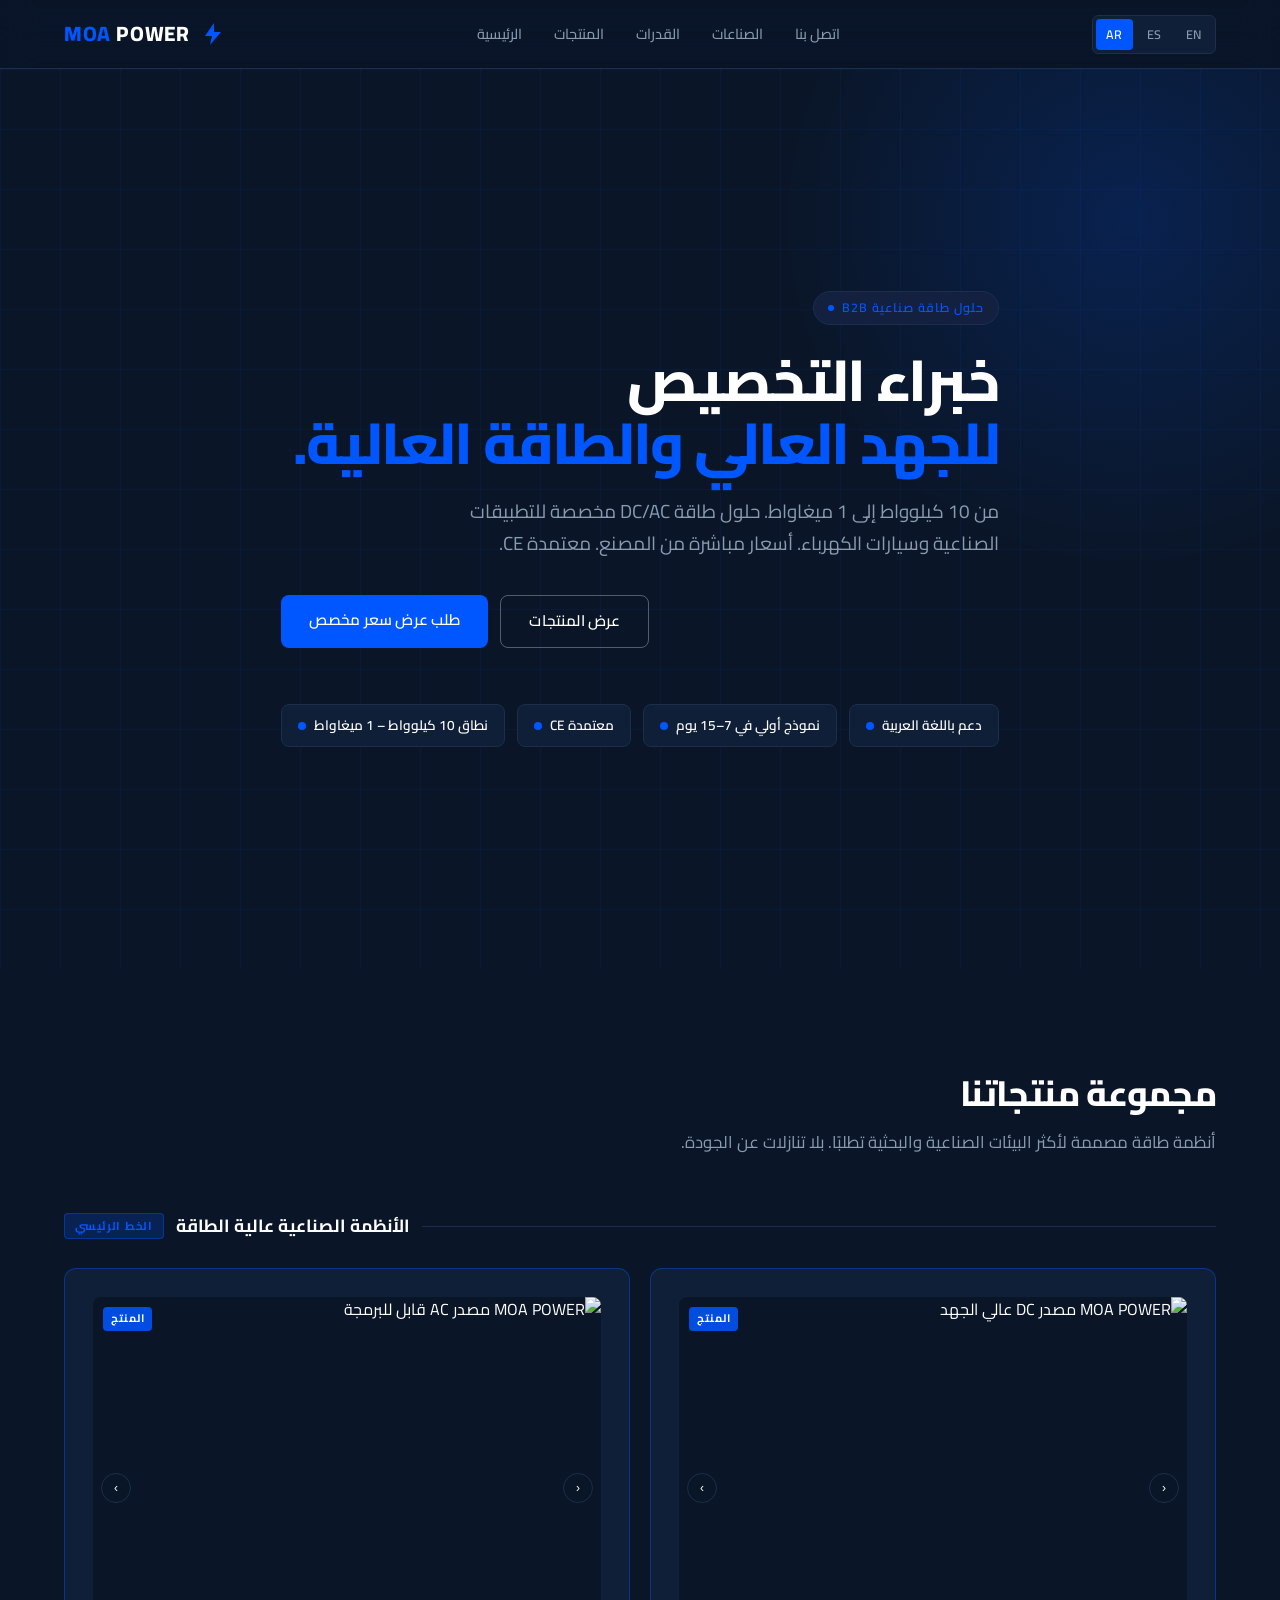
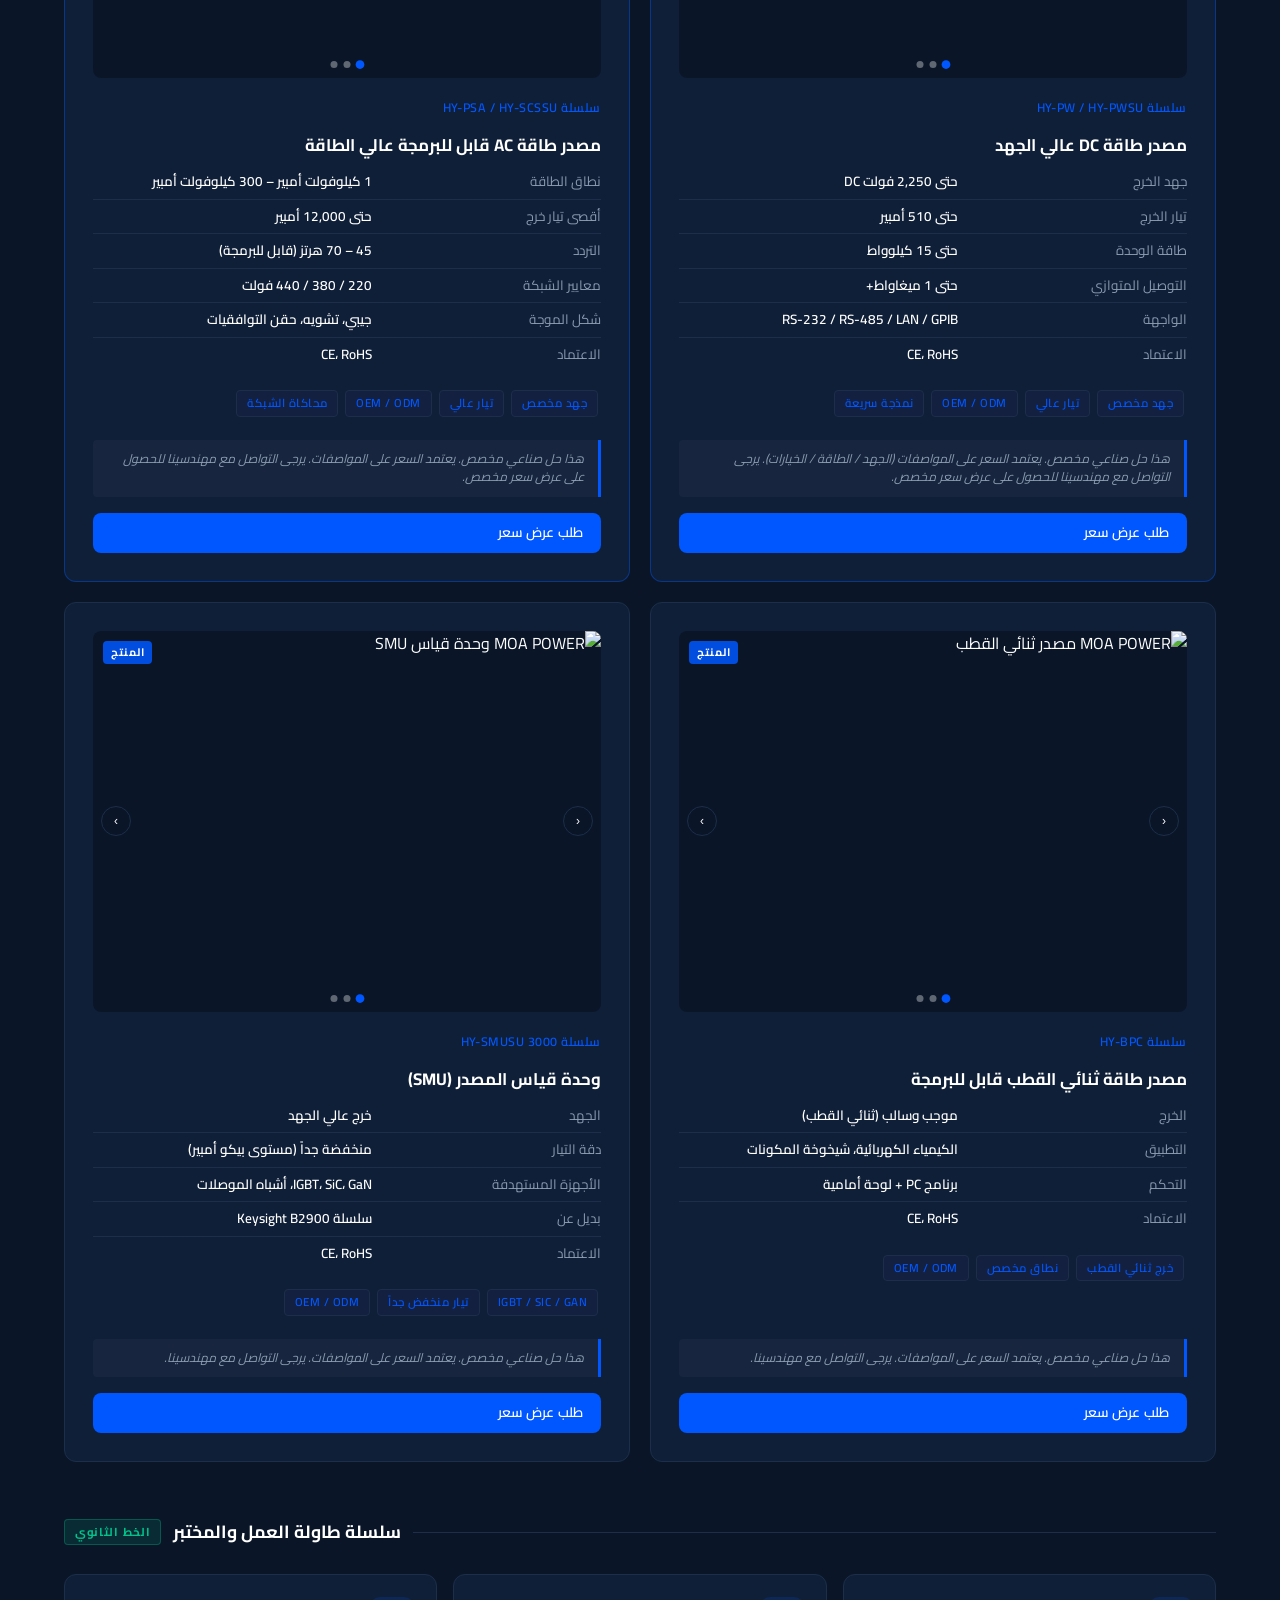
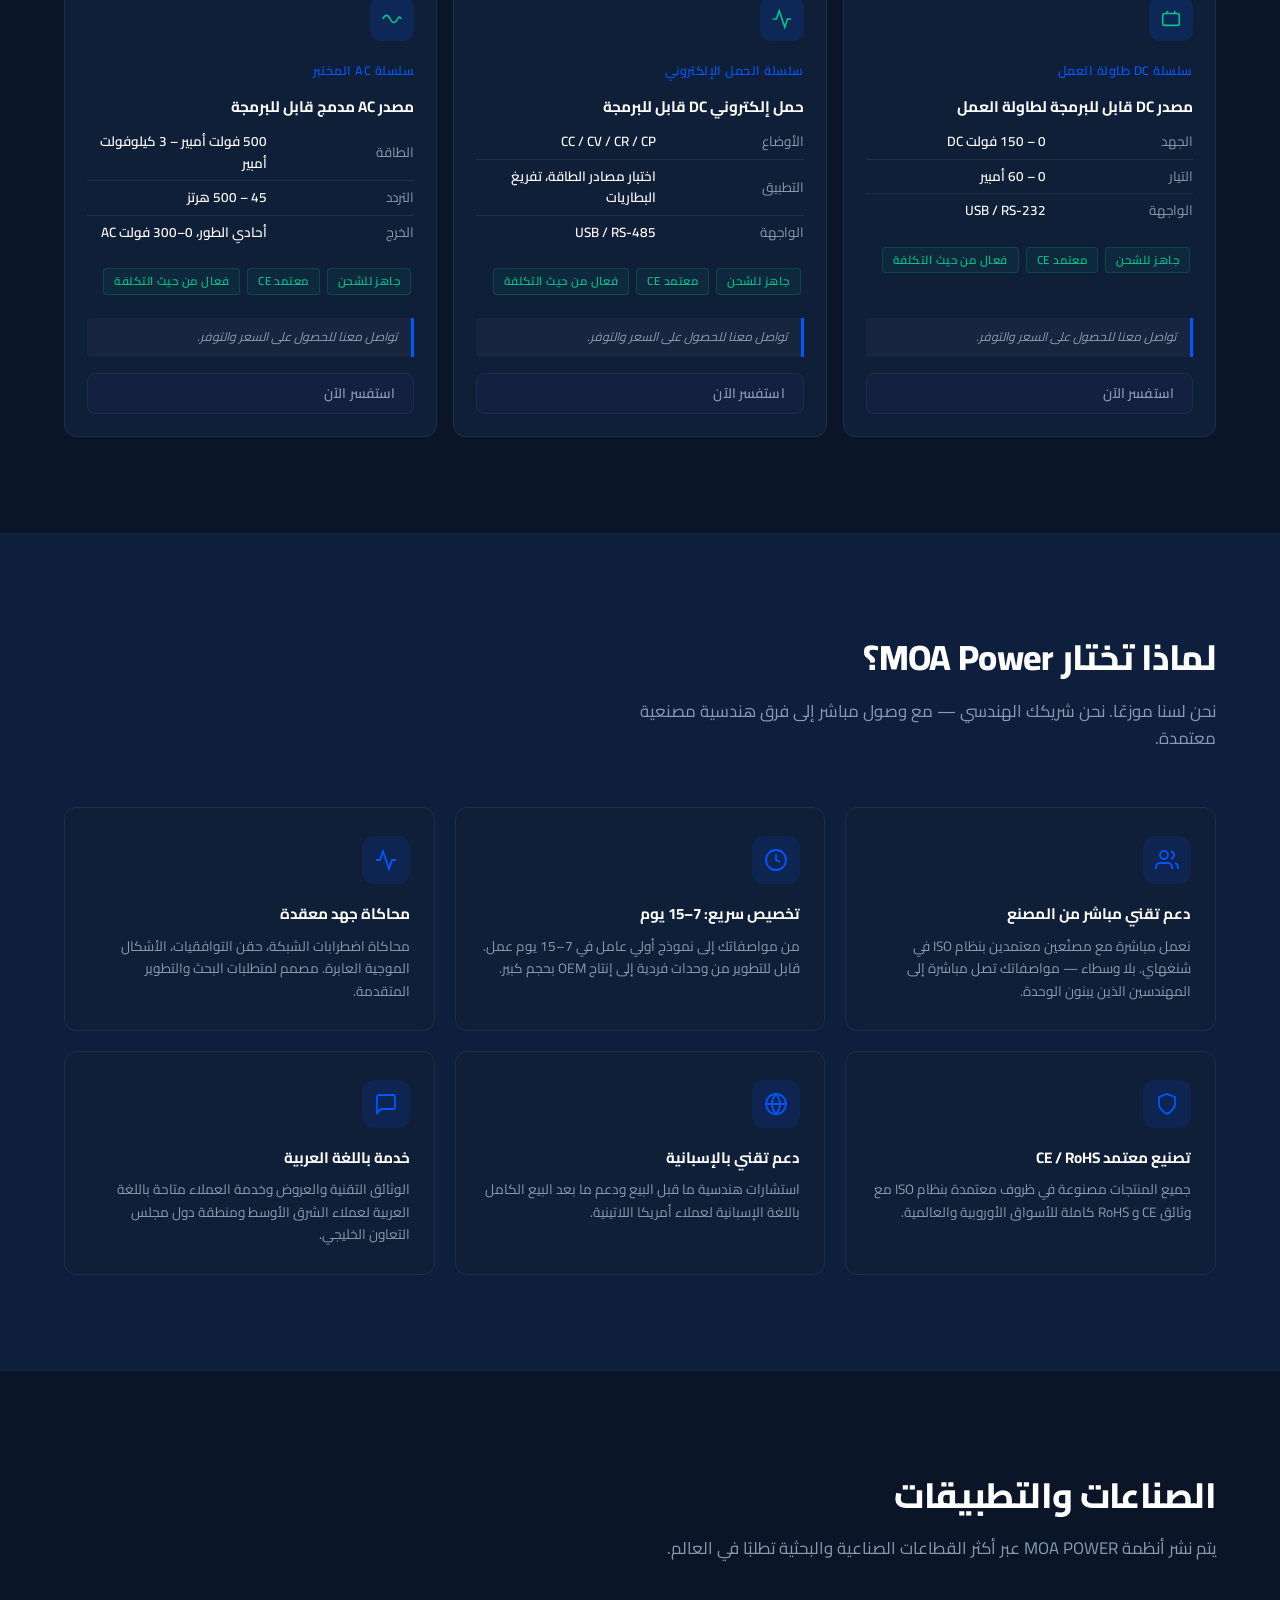
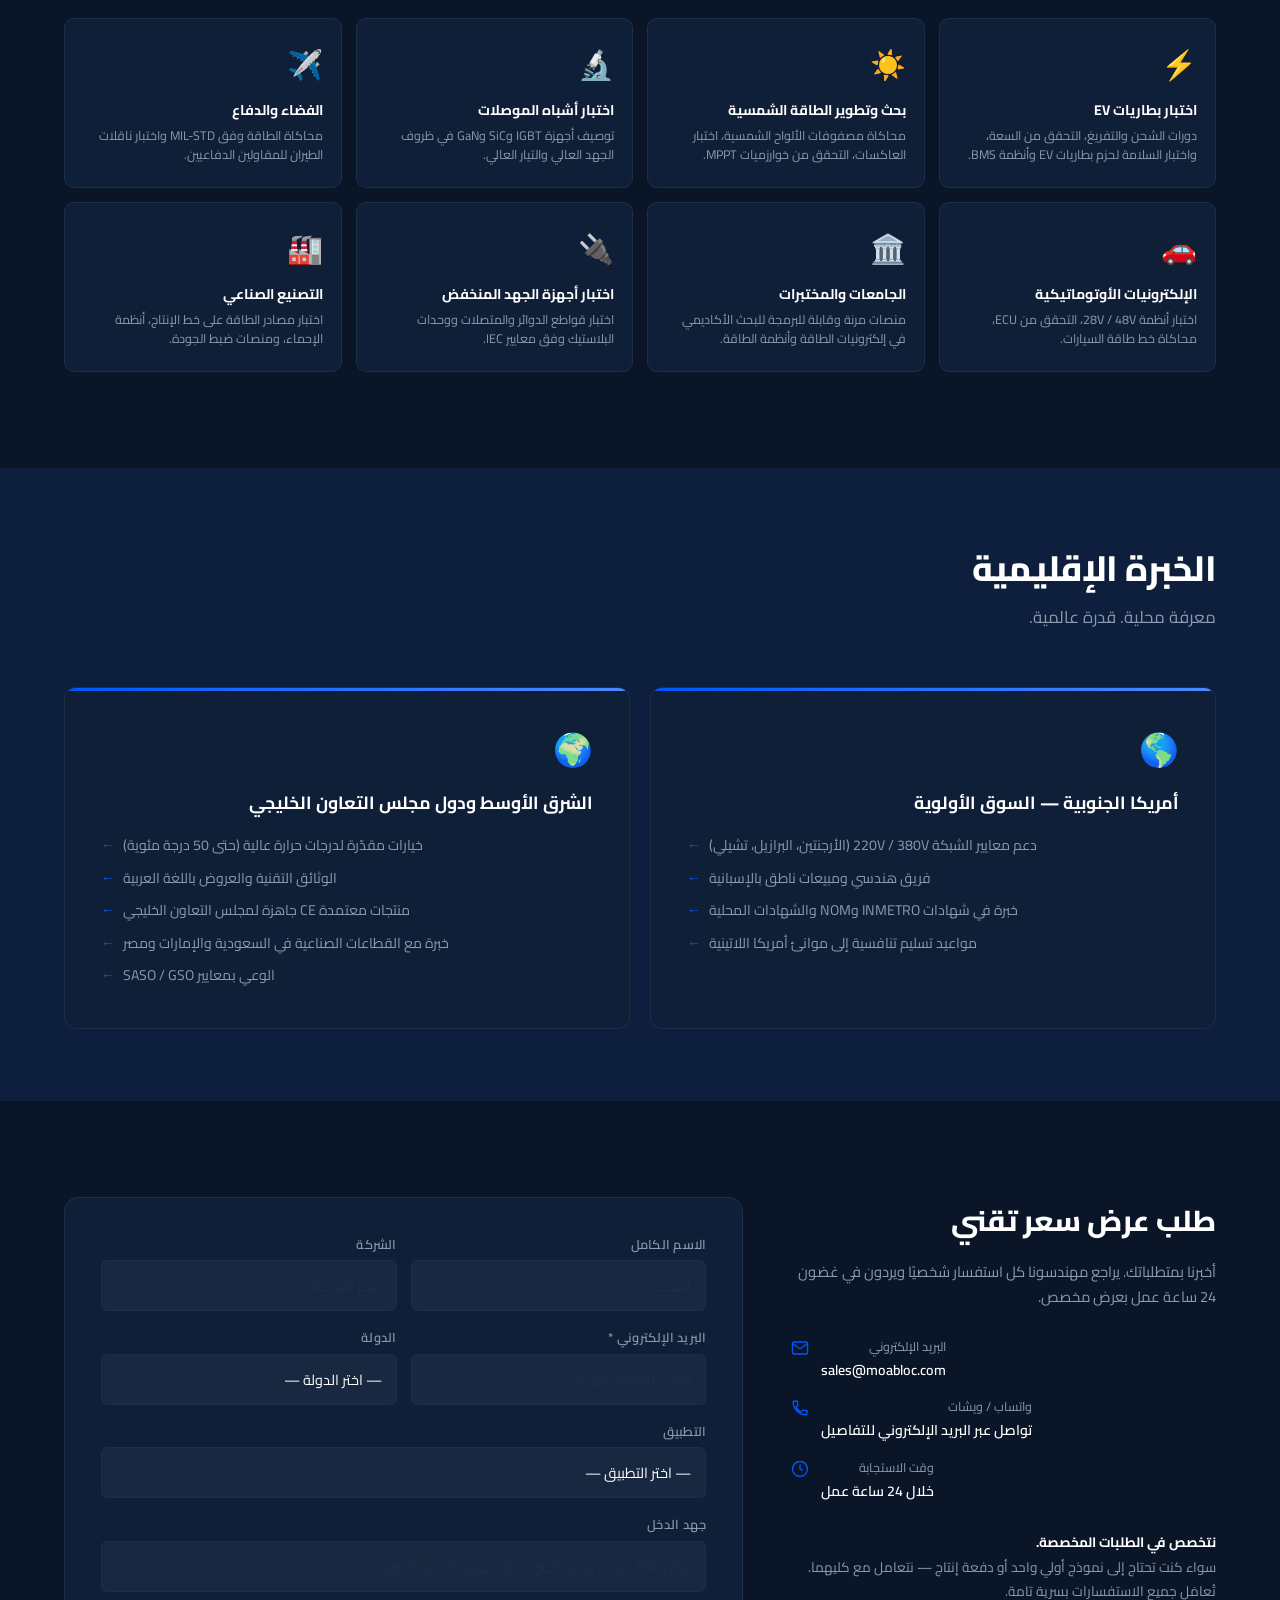
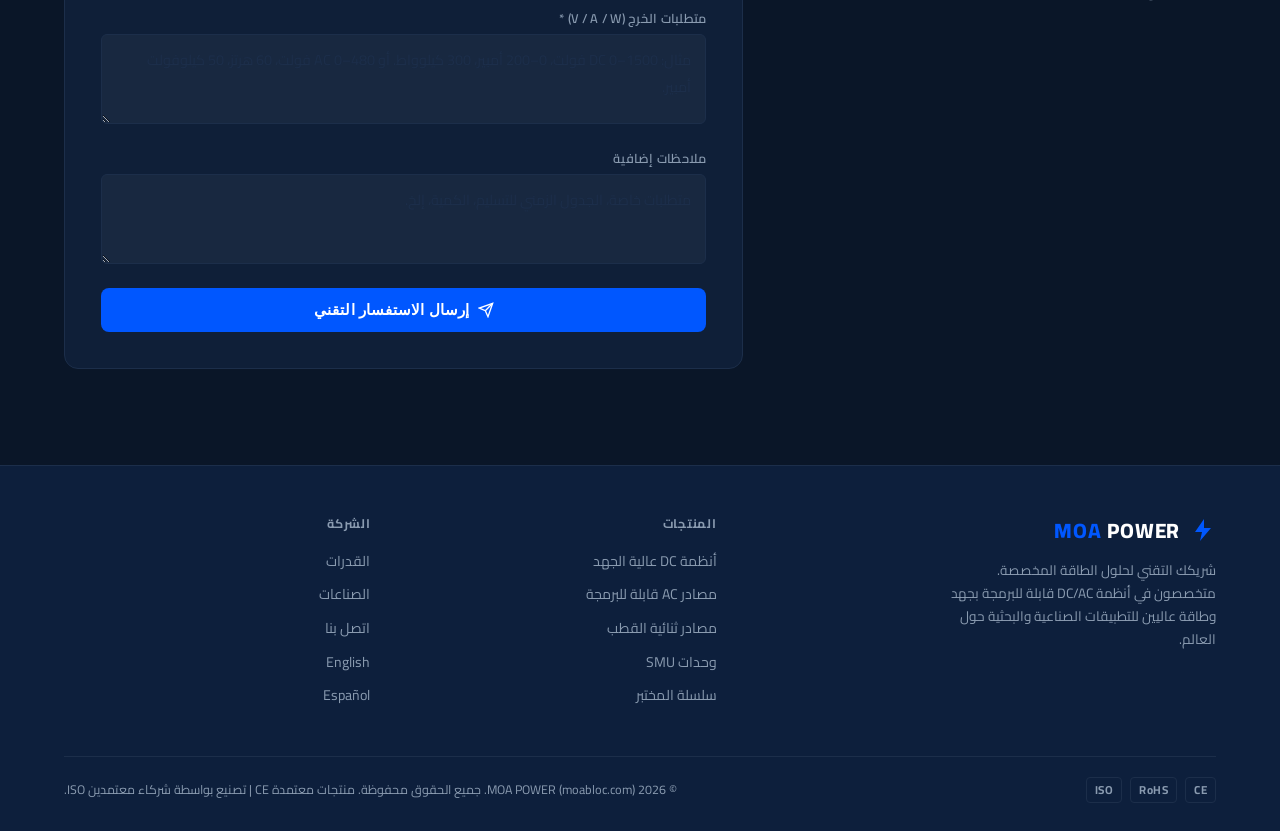
==== ar/index.html @ f3dde0ff "first commit" ====
<!DOCTYPE html>
<html lang="ar" dir="rtl">
<head>
  <meta charset="UTF-8" />
  <meta name="viewport" content="width=device-width, initial-scale=1.0" />
  <title>MOA POWER | مصادر طاقة قابلة للبرمجة عالية الجهد</title>
  <meta name="description" content="مصادر طاقة DC/AC قابلة للبرمجة بجهد وطاقة عاليين. من 10 كيلوواط إلى 1 ميغاواط. معتمدة CE. شريكك التقني لاختبارات EV والطاقة الشمسية وأشباه الموصلات." />
  <meta name="keywords" content="مصدر طاقة قابل للبرمجة, جهد عالي, طاقة عالية, مصدر DC, مصدر AC, اختبار EV, حلول مخصصة, OEM" />
  <meta property="og:title" content="MOA POWER | مصادر طاقة عالية الجهد" />
  <meta property="og:description" content="من 10 كيلوواط إلى 1 ميغاواط. حلول طاقة DC/AC مخصصة للتطبيقات الصناعية وسيارات الكهرباء." />
  <meta property="og:type" content="website" />
  <meta property="og:url" content="https://www.moabloc.com/ar/" />
  <link rel="canonical" href="https://www.moabloc.com/ar/" />
  <link rel="stylesheet" href="../css/style.css" />
  <link rel="preconnect" href="https://fonts.googleapis.com" />
  <link rel="preconnect" href="https://fonts.gstatic.com" crossorigin />
  <link href="https://fonts.googleapis.com/css2?family=Cairo:wght@400;600;700;800&display=swap" rel="stylesheet" />
  <style>
    /* Arabic-specific overrides */
    body { font-family: 'Cairo', sans-serif; direction: rtl; text-align: right; }
    .nav-inner { flex-direction: row-reverse; }
    .nav-links { flex-direction: row-reverse; }
    .hero-content { text-align: right; }
    .hero-eyebrow { flex-direction: row-reverse; }
    .hero-ctas { flex-direction: row-reverse; }
    .hero-stats { flex-direction: row-reverse; flex-wrap: wrap; }
    .stat-badge { flex-direction: row-reverse; }
    .cat-label { flex-direction: row-reverse; }
    .no-price-note { border-left: none; border-right: 3px solid var(--0057FF, #0057FF); border-radius: 4px 0 0 4px; }
    .contact-inner { direction: rtl; }
    .contact-detail { flex-direction: row-reverse; }
    .contact-detail div { text-align: right; }
    .footer-inner { direction: rtl; }
    .footer-bottom { flex-direction: row-reverse; }
    .form-group label { text-align: right; }
    .form-group input,
    .form-group select,
    .form-group textarea { text-align: right; direction: rtl; }
    .regional-card ul li { flex-direction: row-reverse; }
    .regional-card ul li::before { content: '←'; }
    .why-card { text-align: right; }
    .industry-card { text-align: right; }
    .section-sub { text-align: right; }
    .prod-tags { text-align: right; }
    .spec-table td:first-child { text-align: right; }
    .spec-table td:last-child { text-align: right; }
    .footer-brand p { text-align: right; }
    .mobile-toggle { margin-right: auto; margin-left: 0; }
    .nav-right { flex-direction: row-reverse; }
    .form-row { direction: rtl; }
    .no-price-note { border-left: none; border-right: 3px solid #0057FF; border-radius: 4px 0 0 4px; }
  </style>
</head>
<body>

<!-- HEADER -->
<header class="site-header">
  <div class="container">
    <nav class="nav-inner">

      <a href="../index.html" class="logo">
        <svg viewBox="0 0 26 26" fill="none" xmlns="http://www.w3.org/2000/svg">
          <polygon points="14,2 5,15 12,15 10,24 21,11 14,11" fill="#0057FF"/>
        </svg>
        <span><span class="brand-moa">MOA</span> POWER</span>
      </a>

      <ul class="nav-links">
        <li><a href="#hero">الرئيسية</a></li>
        <li><a href="#products">المنتجات</a></li>
        <li><a href="#capabilities">القدرات</a></li>
        <li><a href="#industries">الصناعات</a></li>
        <li><a href="#contact">اتصل بنا</a></li>
      </ul>

      <div class="nav-right">
        <div class="lang-switcher">
          <button class="lang-btn" data-lang="en">EN</button>
          <button class="lang-btn" data-lang="es">ES</button>
          <button class="lang-btn active" data-lang="ar">AR</button>
        </div>
        <button class="mobile-toggle" aria-label="فتح القائمة" aria-expanded="false">
          <span></span><span></span><span></span>
        </button>
      </div>

    </nav>
  </div>
</header>

<!-- HERO -->
<section class="hero" id="hero">
  <div class="hero-grid"></div>
  <div class="hero-glow"></div>
  <div class="container">
    <div class="hero-content">

      <div class="hero-eyebrow">حلول طاقة صناعية B2B</div>

      <h1>خبراء التخصيص<br /><span class="highlight">للجهد العالي والطاقة العالية.</span></h1>

      <p class="hero-sub">من 10 كيلوواط إلى 1 ميغاواط. حلول طاقة DC/AC مخصصة للتطبيقات الصناعية وسيارات الكهرباء. أسعار مباشرة من المصنع. معتمدة CE.</p>

      <div class="hero-ctas">
        <a href="#contact" class="btn btn-primary">طلب عرض سعر مخصص</a>
        <a href="#products" class="btn btn-outline">عرض المنتجات</a>
      </div>

      <div class="hero-stats">
        <div class="stat-badge"><span class="dot"></span> نطاق 10 كيلوواط – 1 ميغاواط</div>
        <div class="stat-badge"><span class="dot"></span> معتمدة CE</div>
        <div class="stat-badge"><span class="dot"></span> نموذج أولي في 7–15 يوم</div>
        <div class="stat-badge"><span class="dot"></span> دعم باللغة العربية</div>
      </div>

    </div>
  </div>
</section>

<!-- PRODUCTS -->
<section class="products-section section" id="products">
  <div class="container">

    <h2 class="section-title">مجموعة منتجاتنا</h2>
    <p class="section-sub">أنظمة طاقة مصممة لأكثر البيئات الصناعية والبحثية تطلبًا. بلا تنازلات عن الجودة.</p>

    <!-- الخط الرئيسي -->
    <div class="cat-label">
      <span class="cat-badge main">الخط الرئيسي</span>
      <h3>الأنظمة الصناعية عالية الطاقة</h3>
      <div class="cat-line"></div>
    </div>

    <div class="product-grid-main">

      <div class="product-card featured">
        <div class="prod-gallery" data-labels="المنتج|المختبر|لوحة التحكم">
          <img src="https://sc02.alicdn.com/kf/Ab7444fb4c6c545068b33830aff498dfdk.png" alt="MOA POWER مصدر DC عالي الجهد" class="active" />
          <img src="https://sc02.alicdn.com/kf/A121047a888894ebdaa471908103d7e744.png" alt="HV-DC في بيئة المختبر" />
          <img src="https://sc02.alicdn.com/kf/A6a1cf0c59c4341829dfa18677f5a899dr.png" alt="تفاصيل اللوحة الأمامية HV-DC" />
          <span class="gallery-label">المنتج</span>
          <button class="gallery-arrow prev" aria-label="السابق">&#8250;</button>
          <button class="gallery-arrow next" aria-label="التالي">&#8249;</button>
          <div class="gallery-dots">
            <button class="gallery-dot" aria-label="صورة 1"></button>
            <button class="gallery-dot" aria-label="صورة 2"></button>
            <button class="gallery-dot" aria-label="صورة 3"></button>
          </div>
        </div>
        <div class="prod-series">سلسلة HY-PW / HY-PWSU</div>
        <h4>مصدر طاقة DC عالي الجهد</h4>
        <table class="spec-table">
          <tr><td>جهد الخرج</td><td>حتى 2,250 فولت DC</td></tr>
          <tr><td>تيار الخرج</td><td>حتى 510 أمبير</td></tr>
          <tr><td>طاقة الوحدة</td><td>حتى 15 كيلوواط</td></tr>
          <tr><td>التوصيل المتوازي</td><td>حتى 1 ميغاواط+</td></tr>
          <tr><td>الواجهة</td><td>RS-232 / RS-485 / LAN / GPIB</td></tr>
          <tr><td>الاعتماد</td><td>CE، RoHS</td></tr>
        </table>
        <div class="prod-tags">
          <span class="tag">جهد مخصص</span>
          <span class="tag">تيار عالي</span>
          <span class="tag">OEM / ODM</span>
          <span class="tag">نمذجة سريعة</span>
        </div>
        <div class="no-price-note">هذا حل صناعي مخصص. يعتمد السعر على المواصفات (الجهد / الطاقة / الخيارات). يرجى التواصل مع مهندسينا للحصول على عرض سعر مخصص.</div>
        <a href="#contact" class="btn btn-primary btn-sm">طلب عرض سعر</a>
      </div>

      <div class="product-card featured">
        <div class="prod-gallery" data-labels="المنتج|المختبر|لوحة التحكم">
          <img src="https://sc02.alicdn.com/kf/Add35a621e55f4d1bbacd815498f228a4N.png" alt="MOA POWER مصدر AC قابل للبرمجة" class="active" />
          <img src="https://sc02.alicdn.com/kf/A89bc834866f74fad8755bd3cbafe2066g.png" alt="HV-AC في المختبر" />
          <img src="https://sc02.alicdn.com/kf/Aa3205dc758674b21b3640b7390401d9e6.png" alt="تفاصيل لوحة HV-AC" />
          <span class="gallery-label">المنتج</span>
          <button class="gallery-arrow prev" aria-label="السابق">&#8250;</button>
          <button class="gallery-arrow next" aria-label="التالي">&#8249;</button>
          <div class="gallery-dots">
            <button class="gallery-dot" aria-label="صورة 1"></button>
            <button class="gallery-dot" aria-label="صورة 2"></button>
            <button class="gallery-dot" aria-label="صورة 3"></button>
          </div>
        </div>
        <div class="prod-series">سلسلة HY-PSA / HY-SCSSU</div>
        <h4>مصدر طاقة AC قابل للبرمجة عالي الطاقة</h4>
        <table class="spec-table">
          <tr><td>نطاق الطاقة</td><td>1 كيلوفولت أمبير – 300 كيلوفولت أمبير</td></tr>
          <tr><td>أقصى تيار خرج</td><td>حتى 12,000 أمبير</td></tr>
          <tr><td>التردد</td><td>45 – 70 هرتز (قابل للبرمجة)</td></tr>
          <tr><td>معايير الشبكة</td><td>220 / 380 / 440 فولت</td></tr>
          <tr><td>شكل الموجة</td><td>جيبي، تشويه، حقن التوافقيات</td></tr>
          <tr><td>الاعتماد</td><td>CE، RoHS</td></tr>
        </table>
        <div class="prod-tags">
          <span class="tag">جهد مخصص</span>
          <span class="tag">تيار عالي</span>
          <span class="tag">OEM / ODM</span>
          <span class="tag">محاكاة الشبكة</span>
        </div>
        <div class="no-price-note">هذا حل صناعي مخصص. يعتمد السعر على المواصفات. يرجى التواصل مع مهندسينا للحصول على عرض سعر مخصص.</div>
        <a href="#contact" class="btn btn-primary btn-sm">طلب عرض سعر</a>
      </div>

      <div class="product-card">
        <div class="prod-gallery" data-labels="المنتج|المختبر|لوحة التحكم">
          <img src="https://sc02.alicdn.com/kf/A5caac81676b14713b5292b0fcbb47943f.png" alt="MOA POWER مصدر ثنائي القطب" class="active" />
          <img src="https://sc02.alicdn.com/kf/Af25991a2bc424084967e0a1b8c598e82P.png" alt="مصدر ثنائي القطب في المختبر" />
          <img src="https://sc02.alicdn.com/kf/Ae805fd688ebe44729aa645df6eb8e75c4.png" alt="تفاصيل لوحة المصدر الثنائي" />
          <span class="gallery-label">المنتج</span>
          <button class="gallery-arrow prev" aria-label="السابق">&#8250;</button>
          <button class="gallery-arrow next" aria-label="التالي">&#8249;</button>
          <div class="gallery-dots">
            <button class="gallery-dot" aria-label="صورة 1"></button>
            <button class="gallery-dot" aria-label="صورة 2"></button>
            <button class="gallery-dot" aria-label="صورة 3"></button>
          </div>
        </div>
        <div class="prod-series">سلسلة HY-BPC</div>
        <h4>مصدر طاقة ثنائي القطب قابل للبرمجة</h4>
        <table class="spec-table">
          <tr><td>الخرج</td><td>موجب وسالب (ثنائي القطب)</td></tr>
          <tr><td>التطبيق</td><td>الكيمياء الكهربائية، شيخوخة المكونات</td></tr>
          <tr><td>التحكم</td><td>برنامج PC + لوحة أمامية</td></tr>
          <tr><td>الاعتماد</td><td>CE، RoHS</td></tr>
        </table>
        <div class="prod-tags">
          <span class="tag">خرج ثنائي القطب</span>
          <span class="tag">نطاق مخصص</span>
          <span class="tag">OEM / ODM</span>
        </div>
        <div class="no-price-note">هذا حل صناعي مخصص. يعتمد السعر على المواصفات. يرجى التواصل مع مهندسينا.</div>
        <a href="#contact" class="btn btn-primary btn-sm">طلب عرض سعر</a>
      </div>

      <div class="product-card">
        <div class="prod-gallery" data-labels="المنتج|المختبر|لوحة التحكم">
          <img src="https://sc02.alicdn.com/kf/A048a20632a084132b2b8d387835b24e12.png" alt="MOA POWER وحدة قياس SMU" class="active" />
          <img src="https://sc02.alicdn.com/kf/Ad8c1e7ae45ce4e5e9745ff65d1419733a.png" alt="SMU في بيئة اختبار أشباه الموصلات" />
          <img src="https://sc02.alicdn.com/kf/A02bc834c92f142e7a10ca05253c2f6bdC.png" alt="تفاصيل لوحة SMU" />
          <span class="gallery-label">المنتج</span>
          <button class="gallery-arrow prev" aria-label="السابق">&#8250;</button>
          <button class="gallery-arrow next" aria-label="التالي">&#8249;</button>
          <div class="gallery-dots">
            <button class="gallery-dot" aria-label="صورة 1"></button>
            <button class="gallery-dot" aria-label="صورة 2"></button>
            <button class="gallery-dot" aria-label="صورة 3"></button>
          </div>
        </div>
        <div class="prod-series">سلسلة HY-SMUSU 3000</div>
        <h4>وحدة قياس المصدر (SMU)</h4>
        <table class="spec-table">
          <tr><td>الجهد</td><td>خرج عالي الجهد</td></tr>
          <tr><td>دقة التيار</td><td>منخفضة جداً (مستوى بيكو أمبير)</td></tr>
          <tr><td>الأجهزة المستهدفة</td><td>IGBT، SiC، GaN، أشباه الموصلات</td></tr>
          <tr><td>بديل عن</td><td>سلسلة Keysight B2900</td></tr>
          <tr><td>الاعتماد</td><td>CE، RoHS</td></tr>
        </table>
        <div class="prod-tags">
          <span class="tag">IGBT / SiC / GaN</span>
          <span class="tag">تيار منخفض جداً</span>
          <span class="tag">OEM / ODM</span>
        </div>
        <div class="no-price-note">هذا حل صناعي مخصص. يعتمد السعر على المواصفات. يرجى التواصل مع مهندسينا.</div>
        <a href="#contact" class="btn btn-primary btn-sm">طلب عرض سعر</a>
      </div>

    </div>

    <!-- الخط الثانوي -->
    <div class="cat-label">
      <span class="cat-badge secondary">الخط الثانوي</span>
      <h3>سلسلة طاولة العمل والمختبر</h3>
      <div class="cat-line"></div>
    </div>

    <div class="product-grid-secondary">

      <div class="product-card secondary">
        <div class="prod-icon">
          <svg viewBox="0 0 24 24" fill="none" stroke="#00C48C" stroke-width="1.8" xmlns="http://www.w3.org/2000/svg">
            <rect x="3" y="6" width="18" height="13" rx="2"/><line x1="8" y1="6" x2="8" y2="3"/><line x1="16" y1="6" x2="16" y2="3"/>
          </svg>
        </div>
        <div class="prod-series">سلسلة DC طاولة العمل</div>
        <h4>مصدر DC قابل للبرمجة لطاولة العمل</h4>
        <table class="spec-table">
          <tr><td>الجهد</td><td>0 – 150 فولت DC</td></tr>
          <tr><td>التيار</td><td>0 – 60 أمبير</td></tr>
          <tr><td>الواجهة</td><td>USB / RS-232</td></tr>
        </table>
        <div class="prod-tags">
          <span class="tag green">جاهز للشحن</span>
          <span class="tag green">معتمد CE</span>
          <span class="tag green">فعال من حيث التكلفة</span>
        </div>
        <div class="no-price-note">تواصل معنا للحصول على السعر والتوفر.</div>
        <a href="#contact" class="btn btn-ghost btn-sm">استفسر الآن</a>
      </div>

      <div class="product-card secondary">
        <div class="prod-icon">
          <svg viewBox="0 0 24 24" fill="none" stroke="#00C48C" stroke-width="1.8" xmlns="http://www.w3.org/2000/svg">
            <polyline points="22,12 18,12 15,21 9,3 6,12 2,12"/>
          </svg>
        </div>
        <div class="prod-series">سلسلة الحمل الإلكتروني</div>
        <h4>حمل إلكتروني DC قابل للبرمجة</h4>
        <table class="spec-table">
          <tr><td>الأوضاع</td><td>CC / CV / CR / CP</td></tr>
          <tr><td>التطبيق</td><td>اختبار مصادر الطاقة، تفريغ البطاريات</td></tr>
          <tr><td>الواجهة</td><td>USB / RS-485</td></tr>
        </table>
        <div class="prod-tags">
          <span class="tag green">جاهز للشحن</span>
          <span class="tag green">معتمد CE</span>
          <span class="tag green">فعال من حيث التكلفة</span>
        </div>
        <div class="no-price-note">تواصل معنا للحصول على السعر والتوفر.</div>
        <a href="#contact" class="btn btn-ghost btn-sm">استفسر الآن</a>
      </div>

      <div class="product-card secondary">
        <div class="prod-icon">
          <svg viewBox="0 0 24 24" fill="none" stroke="#00C48C" stroke-width="1.8" xmlns="http://www.w3.org/2000/svg">
            <path d="M2 12 Q6 4 10 12 Q14 20 18 12 Q20 8 22 12"/>
          </svg>
        </div>
        <div class="prod-series">سلسلة AC المختبر</div>
        <h4>مصدر AC مدمج قابل للبرمجة</h4>
        <table class="spec-table">
          <tr><td>الطاقة</td><td>500 فولت أمبير – 3 كيلوفولت أمبير</td></tr>
          <tr><td>التردد</td><td>45 – 500 هرتز</td></tr>
          <tr><td>الخرج</td><td>أحادي الطور، 0–300 فولت AC</td></tr>
        </table>
        <div class="prod-tags">
          <span class="tag green">جاهز للشحن</span>
          <span class="tag green">معتمد CE</span>
          <span class="tag green">فعال من حيث التكلفة</span>
        </div>
        <div class="no-price-note">تواصل معنا للحصول على السعر والتوفر.</div>
        <a href="#contact" class="btn btn-ghost btn-sm">استفسر الآن</a>
      </div>

    </div>
  </div>
</section>

<!-- WHY MOA POWER -->
<section class="why-section" id="capabilities">
  <div class="container">
    <h2 class="section-title">لماذا تختار MOA Power؟</h2>
    <p class="section-sub">نحن لسنا موزعًا. نحن شريكك الهندسي — مع وصول مباشر إلى فرق هندسية مصنعية معتمدة.</p>
    <div class="why-grid">
      <div class="why-card">
        <div class="why-icon">
          <svg viewBox="0 0 24 24" xmlns="http://www.w3.org/2000/svg"><path d="M17 21v-2a4 4 0 0 0-4-4H5a4 4 0 0 0-4 4v2"/><circle cx="9" cy="7" r="4"/><path d="M23 21v-2a4 4 0 0 0-3-3.87"/><path d="M16 3.13a4 4 0 0 1 0 7.75"/></svg>
        </div>
        <h4>دعم تقني مباشر من المصنع</h4>
        <p>نعمل مباشرة مع مصنّعين معتمدين بنظام ISO في شنغهاي. بلا وسطاء — مواصفاتك تصل مباشرة إلى المهندسين الذين يبنون الوحدة.</p>
      </div>
      <div class="why-card">
        <div class="why-icon">
          <svg viewBox="0 0 24 24" xmlns="http://www.w3.org/2000/svg"><circle cx="12" cy="12" r="10"/><polyline points="12,6 12,12 16,14"/></svg>
        </div>
        <h4>تخصيص سريع: 7–15 يوم</h4>
        <p>من مواصفاتك إلى نموذج أولي عامل في 7–15 يوم عمل. قابل للتطوير من وحدات فردية إلى إنتاج OEM بحجم كبير.</p>
      </div>
      <div class="why-card">
        <div class="why-icon">
          <svg viewBox="0 0 24 24" xmlns="http://www.w3.org/2000/svg"><polyline points="22,12 18,12 15,21 9,3 6,12 2,12"/></svg>
        </div>
        <h4>محاكاة جهد معقدة</h4>
        <p>محاكاة اضطرابات الشبكة، حقن التوافقيات، الأشكال الموجية العابرة. مصمم لمتطلبات البحث والتطوير المتقدمة.</p>
      </div>
      <div class="why-card">
        <div class="why-icon">
          <svg viewBox="0 0 24 24" xmlns="http://www.w3.org/2000/svg"><path d="M12 22s8-4 8-10V5l-8-3-8 3v7c0 6 8 10 8 10z"/></svg>
        </div>
        <h4>تصنيع معتمد CE / RoHS</h4>
        <p>جميع المنتجات مصنوعة في ظروف معتمدة بنظام ISO مع وثائق CE و RoHS كاملة للأسواق الأوروبية والعالمية.</p>
      </div>
      <div class="why-card">
        <div class="why-icon">
          <svg viewBox="0 0 24 24" xmlns="http://www.w3.org/2000/svg"><circle cx="12" cy="12" r="10"/><line x1="2" y1="12" x2="22" y2="12"/><path d="M12 2a15.3 15.3 0 0 1 4 10 15.3 15.3 0 0 1-4 10 15.3 15.3 0 0 1-4-10 15.3 15.3 0 0 1 4-10z"/></svg>
        </div>
        <h4>دعم تقني بالإسبانية</h4>
        <p>استشارات هندسية ما قبل البيع ودعم ما بعد البيع الكامل باللغة الإسبانية لعملاء أمريكا اللاتينية.</p>
      </div>
      <div class="why-card">
        <div class="why-icon">
          <svg viewBox="0 0 24 24" xmlns="http://www.w3.org/2000/svg"><path d="M21 15a2 2 0 0 1-2 2H7l-4 4V5a2 2 0 0 1 2-2h14a2 2 0 0 1 2 2z"/></svg>
        </div>
        <h4>خدمة باللغة العربية</h4>
        <p>الوثائق التقنية والعروض وخدمة العملاء متاحة باللغة العربية لعملاء الشرق الأوسط ومنطقة دول مجلس التعاون الخليجي.</p>
      </div>
    </div>
  </div>
</section>

<!-- INDUSTRIES -->
<section class="industries-section section" id="industries">
  <div class="container">
    <h2 class="section-title">الصناعات والتطبيقات</h2>
    <p class="section-sub">يتم نشر أنظمة MOA POWER عبر أكثر القطاعات الصناعية والبحثية تطلبًا في العالم.</p>
    <div class="industries-grid">
      <div class="industry-card"><div class="ind-icon">⚡</div><h4>اختبار بطاريات EV</h4><p>دورات الشحن والتفريغ، التحقق من السعة، واختبار السلامة لحزم بطاريات EV وأنظمة BMS.</p></div>
      <div class="industry-card"><div class="ind-icon">☀️</div><h4>بحث وتطوير الطاقة الشمسية</h4><p>محاكاة مصفوفات الألواح الشمسية، اختبار العاكسات، التحقق من خوارزميات MPPT.</p></div>
      <div class="industry-card"><div class="ind-icon">🔬</div><h4>اختبار أشباه الموصلات</h4><p>توصيف أجهزة IGBT وSiC وGaN في ظروف الجهد العالي والتيار العالي.</p></div>
      <div class="industry-card"><div class="ind-icon">✈️</div><h4>الفضاء والدفاع</h4><p>محاكاة الطاقة وفق MIL-STD واختبار ناقلات الطيران للمقاولين الدفاعيين.</p></div>
      <div class="industry-card"><div class="ind-icon">🚗</div><h4>الإلكترونيات الأوتوماتيكية</h4><p>اختبار أنظمة 28V / 48V، التحقق من ECU، محاكاة خط طاقة السيارات.</p></div>
      <div class="industry-card"><div class="ind-icon">🏛️</div><h4>الجامعات والمختبرات</h4><p>منصات مرنة وقابلة للبرمجة للبحث الأكاديمي في إلكترونيات الطاقة وأنظمة الطاقة.</p></div>
      <div class="industry-card"><div class="ind-icon">🔌</div><h4>اختبار أجهزة الجهد المنخفض</h4><p>اختبار قواطع الدوائر والمتصلات ووحدات البلاستيك وفق معايير IEC.</p></div>
      <div class="industry-card"><div class="ind-icon">🏭</div><h4>التصنيع الصناعي</h4><p>اختبار مصادر الطاقة على خط الإنتاج، أنظمة الإحماء، ومنصات ضبط الجودة.</p></div>
    </div>
  </div>
</section>

<!-- REGIONAL FOCUS -->
<section class="regional-section">
  <div class="container">
    <h2 class="section-title" style="margin-bottom:8px">الخبرة الإقليمية</h2>
    <p class="section-sub">معرفة محلية. قدرة عالمية.</p>
    <div class="regional-grid">
      <div class="regional-card">
        <div class="region-flag">🌎</div>
        <h3>أمريكا الجنوبية — السوق الأولوية</h3>
        <ul>
          <li>دعم معايير الشبكة 220V / 380V (الأرجنتين، البرازيل، تشيلي)</li>
          <li>فريق هندسي ومبيعات ناطق بالإسبانية</li>
          <li>خبرة في شهادات INMETRO وNOM والشهادات المحلية</li>
          <li>مواعيد تسليم تنافسية إلى موانئ أمريكا اللاتينية</li>
        </ul>
      </div>
      <div class="regional-card">
        <div class="region-flag">🌍</div>
        <h3>الشرق الأوسط ودول مجلس التعاون الخليجي</h3>
        <ul>
          <li>خيارات مقدّرة لدرجات حرارة عالية (حتى 50 درجة مئوية)</li>
          <li>الوثائق التقنية والعروض باللغة العربية</li>
          <li>منتجات معتمدة CE جاهزة لمجلس التعاون الخليجي</li>
          <li>خبرة مع القطاعات الصناعية في السعودية والإمارات ومصر</li>
          <li>الوعي بمعايير SASO / GSO</li>
        </ul>
      </div>
    </div>
  </div>
</section>

<!-- CONTACT -->
<section class="contact-section section" id="contact">
  <div class="container">
    <div class="contact-inner">
      <div class="contact-info">
        <h2>طلب عرض سعر تقني</h2>
        <p>أخبرنا بمتطلباتك. يراجع مهندسونا كل استفسار شخصيًا ويردون في غضون 24 ساعة عمل بعرض مخصص.</p>
        <div class="contact-detail">
          <svg viewBox="0 0 24 24" xmlns="http://www.w3.org/2000/svg"><path d="M4 4h16c1.1 0 2 .9 2 2v12c0 1.1-.9 2-2 2H4c-1.1 0-2-.9-2-2V6c0-1.1.9-2 2-2z"/><polyline points="22,6 12,13 2,6"/></svg>
          <div><div class="label">البريد الإلكتروني</div><div class="value">sales@moabloc.com</div></div>
        </div>
        <div class="contact-detail">
          <svg viewBox="0 0 24 24" xmlns="http://www.w3.org/2000/svg"><path d="M21 15.46l-5.27-.61-2.52 2.52a15.05 15.05 0 0 1-6.59-6.59l2.53-2.53L8.54 3H3.03C2.45 13.18 10.82 21.55 21 20.97l.46-5.51z"/></svg>
          <div><div class="label">واتساب / ويشات</div><div class="value">تواصل عبر البريد الإلكتروني للتفاصيل</div></div>
        </div>
        <div class="contact-detail">
          <svg viewBox="0 0 24 24" xmlns="http://www.w3.org/2000/svg"><circle cx="12" cy="12" r="10"/><polyline points="12,6 12,12 16,14"/></svg>
          <div><div class="label">وقت الاستجابة</div><div class="value">خلال 24 ساعة عمل</div></div>
        </div>
        <div style="margin-top:28px">
          <p style="font-size:0.85rem;color:var(--steel);line-height:1.8">
            <strong style="color:var(--white)">نتخصص في الطلبات المخصصة.</strong><br/>
            سواء كنت تحتاج إلى نموذج أولي واحد أو دفعة إنتاج — نتعامل مع كليهما. تُعامَل جميع الاستفسارات بسرية تامة.
          </p>
        </div>
      </div>

      <div class="inquiry-form">
        <form id="inquiryForm" novalidate>
          <div class="form-row">
            <div class="form-group">
              <label for="fname">الاسم الكامل</label>
              <input type="text" id="fname" name="name" placeholder="اسمك" />
            </div>
            <div class="form-group">
              <label for="fcompany">الشركة</label>
              <input type="text" id="fcompany" name="company" placeholder="اسم الشركة" />
            </div>
          </div>
          <div class="form-row">
            <div class="form-group">
              <label for="femail">البريد الإلكتروني *</label>
              <input type="email" id="femail" name="email" placeholder="you@company.com" required />
            </div>
            <div class="form-group">
              <label for="fcountry">الدولة</label>
              <select id="fcountry" name="country">
                <option value="">— اختر الدولة —</option>
                <optgroup label="الشرق الأوسط">
                  <option>الإمارات العربية المتحدة</option>
                  <option>المملكة العربية السعودية</option>
                  <option>مصر</option>
                  <option>قطر</option>
                  <option>الكويت</option>
                  <option>عُمان</option>
                  <option>البحرين</option>
                </optgroup>
                <optgroup label="أمريكا الجنوبية">
                  <option>الأرجنتين</option><option>البرازيل</option><option>تشيلي</option>
                  <option>كولومبيا</option><option>المكسيك</option><option>بيرو</option>
                </optgroup>
                <optgroup label="أوروبا / الولايات المتحدة">
                  <option>الولايات المتحدة</option><option>ألمانيا</option>
                  <option>فرنسا</option><option>إسبانيا</option><option>إيطاليا</option>
                </optgroup>
                <option>أخرى</option>
              </select>
            </div>
          </div>
          <div class="form-group">
            <label for="fapp">التطبيق</label>
            <select id="fapp" name="application">
              <option value="">— اختر التطبيق —</option>
              <option>اختبار بطاريات EV</option>
              <option>اختبار عاكسات الطاقة الشمسية</option>
              <option>اختبار أشباه الموصلات (IGBT / SiC / GaN)</option>
              <option>اختبار محركات المحركات</option>
              <option>الفضاء / الدفاع</option>
              <option>أجهزة الجهد المنخفض (قواطع الدوائر)</option>
              <option>جامعة / مختبر بحثي</option>
              <option>تصنيع صناعي / Burn-in</option>
              <option>أخرى</option>
            </select>
          </div>
          <div class="form-group">
            <label for="finput">جهد الدخل</label>
            <input type="text" id="finput" name="inputVoltage" placeholder="مثال: 380 فولت ثلاثي الطور / 220 فولت أحادي الطور" />
          </div>
          <div class="form-group">
            <label for="foutput">متطلبات الخرج (V / A / W) *</label>
            <textarea id="foutput" name="outputReq" placeholder="مثال: DC 0–1500 فولت، 0–200 أمبير، 300 كيلوواط. أو AC 0–480 فولت، 60 هرتز، 50 كيلوفولت أمبير." required></textarea>
          </div>
          <div class="form-group">
            <label for="fmsg">ملاحظات إضافية</label>
            <textarea id="fmsg" name="message" placeholder="متطلبات خاصة، الجدول الزمني للتسليم، الكمية، إلخ."></textarea>
          </div>
          <div class="form-submit-area">
            <button type="submit" class="btn btn-primary">
              <svg width="16" height="16" viewBox="0 0 24 24" fill="none" stroke="currentColor" stroke-width="2"><line x1="22" y1="2" x2="11" y2="13"/><polygon points="22,2 15,22 11,13 2,9"/></svg>
              إرسال الاستفسار التقني
            </button>
          </div>
        </form>
        <div class="form-success" id="formSuccess">
          <div class="check">✅</div>
          <h4>تم إرسال الاستفسار!</h4>
          <p>شكراً لك. سيرد مهندسونا خلال 24 ساعة عمل.</p>
        </div>
      </div>
    </div>
  </div>
</section>

<!-- FOOTER -->
<footer class="site-footer">
  <div class="container">
    <div class="footer-inner">
      <div class="footer-brand">
        <a href="../index.html" class="logo">
          <svg viewBox="0 0 26 26" fill="none" xmlns="http://www.w3.org/2000/svg">
            <polygon points="14,2 5,15 12,15 10,24 21,11 14,11" fill="#0057FF"/>
          </svg>
          <span><span class="brand-moa">MOA</span> POWER</span>
        </a>
        <p>شريكك التقني لحلول الطاقة المخصصة. متخصصون في أنظمة DC/AC قابلة للبرمجة بجهد وطاقة عاليين للتطبيقات الصناعية والبحثية حول العالم.</p>
      </div>
      <div class="footer-col">
        <h5>المنتجات</h5>
        <ul>
          <li><a href="#products">أنظمة DC عالية الجهد</a></li>
          <li><a href="#products">مصادر AC قابلة للبرمجة</a></li>
          <li><a href="#products">مصادر ثنائية القطب</a></li>
          <li><a href="#products">وحدات SMU</a></li>
          <li><a href="#products">سلسلة المختبر</a></li>
        </ul>
      </div>
      <div class="footer-col">
        <h5>الشركة</h5>
        <ul>
          <li><a href="#capabilities">القدرات</a></li>
          <li><a href="#industries">الصناعات</a></li>
          <li><a href="#contact">اتصل بنا</a></li>
          <li><a href="../index.html">English</a></li>
          <li><a href="../es/index.html">Español</a></li>
        </ul>
      </div>
    </div>
    <div class="footer-bottom">
      <p>© 2026 MOA POWER (moabloc.com). جميع الحقوق محفوظة. منتجات معتمدة CE | تصنيع بواسطة شركاء معتمدين ISO.</p>
      <div class="footer-certs">
        <span class="cert-badge">CE</span>
        <span class="cert-badge">RoHS</span>
        <span class="cert-badge">ISO</span>
      </div>
    </div>
  </div>
</footer>

<script src="../js/main.js"></script>
</body>
</html>
---- css/style.css ----
/* ============================================================
   MOA POWER — Global Stylesheet
   Colors: Navy #0A1628 | Blue #0057FF | Steel #8A9BB0 | White
   ============================================================ */

/* ---------- Google Fonts ---------- */
@import url('https://fonts.googleapis.com/css2?family=Inter:wght@300;400;500;600;700;800&family=Cairo:wght@400;600;700;800&display=swap');

/* ---------- Reset & Base ---------- */
*, *::before, *::after { box-sizing: border-box; margin: 0; padding: 0; }

:root {
  --navy:   #0A1628;
  --navy2:  #0D1F3C;
  --blue:   #0057FF;
  --blue2:  #003FCC;
  --steel:  #8A9BB0;
  --white:  #FFFFFF;
  --light:  #F0F4FA;
  --border: #1C2E4A;
  --card:   #0F1F38;
  --tag-bg: #132040;
  --success:#00C48C;
  --font-en: 'Inter', sans-serif;
  --font-ar: 'Cairo', sans-serif;
  --radius: 8px;
  --transition: 0.25s ease;
}

html { scroll-behavior: smooth; }

body {
  font-family: var(--font-en);
  background: var(--navy);
  color: var(--white);
  line-height: 1.6;
  font-size: 16px;
  overflow-x: hidden;
}

/* Arabic body */
body.rtl { font-family: var(--font-ar); direction: rtl; text-align: right; }

a { color: var(--blue); text-decoration: none; transition: color var(--transition); }
a:hover { color: #4d8aff; }

img { max-width: 100%; display: block; }

/* ---------- Utility ---------- */
.container { max-width: 1200px; margin: 0 auto; padding: 0 24px; }
.section { padding: 96px 0; }
.section-dark { background: var(--navy2); }
.section-title {
  font-size: clamp(1.6rem, 3vw, 2.2rem);
  font-weight: 800;
  margin-bottom: 12px;
  letter-spacing: -0.02em;
}
.section-sub {
  color: var(--steel);
  font-size: 1.05rem;
  margin-bottom: 56px;
  max-width: 600px;
}
.tag {
  display: inline-block;
  background: var(--tag-bg);
  color: var(--blue);
  border: 1px solid var(--border);
  padding: 3px 10px;
  border-radius: 4px;
  font-size: 0.72rem;
  font-weight: 600;
  letter-spacing: 0.04em;
  text-transform: uppercase;
  margin: 3px 3px 3px 0;
}
.tag.green { color: var(--success); border-color: #00c48c33; background: #00c48c11; }

/* ---------- Buttons ---------- */
.btn {
  display: inline-block;
  padding: 13px 28px;
  border-radius: var(--radius);
  font-size: 0.95rem;
  font-weight: 600;
  cursor: pointer;
  border: none;
  transition: all var(--transition);
  letter-spacing: 0.01em;
}
.btn-primary {
  background: var(--blue);
  color: var(--white);
}
.btn-primary:hover { background: var(--blue2); color: var(--white); transform: translateY(-1px); box-shadow: 0 8px 24px rgba(0,87,255,0.35); }
.btn-outline {
  background: transparent;
  color: var(--white);
  border: 1.5px solid rgba(255,255,255,0.3);
}
.btn-outline:hover { border-color: var(--white); background: rgba(255,255,255,0.06); color: var(--white); }
.btn-sm { padding: 9px 18px; font-size: 0.85rem; }
.btn-ghost { background: var(--tag-bg); color: var(--steel); border: 1px solid var(--border); }
.btn-ghost:hover { color: var(--white); border-color: var(--steel); }

/* ---------- Header / Nav ---------- */
.site-header {
  position: sticky;
  top: 0;
  z-index: 1000;
  background: rgba(10,22,40,0.88);
  backdrop-filter: blur(16px);
  -webkit-backdrop-filter: blur(16px);
  border-bottom: 1px solid var(--border);
}
.nav-inner {
  display: flex;
  align-items: center;
  justify-content: space-between;
  height: 68px;
}
.logo {
  display: flex;
  align-items: center;
  gap: 10px;
  font-size: 1.3rem;
  font-weight: 800;
  color: var(--white);
  letter-spacing: 0.03em;
}
.logo svg { width: 26px; height: 26px; flex-shrink: 0; }
.logo span.brand-moa { color: var(--blue); }

.nav-links {
  display: flex;
  list-style: none;
  gap: 32px;
  align-items: center;
}
.nav-links a {
  color: var(--steel);
  font-size: 0.9rem;
  font-weight: 500;
  transition: color var(--transition);
}
.nav-links a:hover { color: var(--white); }

.nav-right { display: flex; align-items: center; gap: 16px; }

/* Language switcher */
.lang-switcher {
  display: flex;
  gap: 4px;
  background: var(--card);
  border: 1px solid var(--border);
  border-radius: 6px;
  padding: 3px;
}
.lang-btn {
  padding: 4px 10px;
  border-radius: 4px;
  border: none;
  background: transparent;
  color: var(--steel);
  font-size: 0.78rem;
  font-weight: 600;
  cursor: pointer;
  transition: all var(--transition);
  font-family: inherit;
  letter-spacing: 0.04em;
}
.lang-btn:hover { color: var(--white); }
.lang-btn.active { background: var(--blue); color: var(--white); }

/* Mobile menu toggle */
.mobile-toggle {
  display: none;
  flex-direction: column;
  gap: 5px;
  cursor: pointer;
  padding: 4px;
}
.mobile-toggle span {
  display: block;
  width: 24px;
  height: 2px;
  background: var(--white);
  border-radius: 2px;
  transition: all var(--transition);
}

/* ---------- Hero ---------- */
.hero {
  position: relative;
  min-height: 100vh;
  display: flex;
  align-items: center;
  overflow: hidden;
  background: var(--navy);
}

/* Animated grid background */
.hero-grid {
  position: absolute;
  inset: 0;
  background-image:
    linear-gradient(rgba(0,87,255,0.07) 1px, transparent 1px),
    linear-gradient(90deg, rgba(0,87,255,0.07) 1px, transparent 1px);
  background-size: 60px 60px;
  animation: gridPan 30s linear infinite;
}
@keyframes gridPan {
  0%   { background-position: 0 0; }
  100% { background-position: 60px 60px; }
}

/* Glow orb */
.hero-glow {
  position: absolute;
  width: 700px;
  height: 700px;
  border-radius: 50%;
  background: radial-gradient(circle, rgba(0,87,255,0.18) 0%, transparent 70%);
  top: -200px;
  right: -200px;
  pointer-events: none;
}

.hero-content {
  position: relative;
  z-index: 2;
  max-width: 760px;
}
.hero-eyebrow {
  display: inline-flex;
  align-items: center;
  gap: 8px;
  background: var(--tag-bg);
  border: 1px solid var(--border);
  color: var(--blue);
  font-size: 0.78rem;
  font-weight: 600;
  letter-spacing: 0.08em;
  text-transform: uppercase;
  padding: 6px 14px;
  border-radius: 20px;
  margin-bottom: 24px;
}
.hero-eyebrow::before {
  content: '';
  width: 6px; height: 6px;
  border-radius: 50%;
  background: var(--blue);
  animation: pulse 2s infinite;
}
@keyframes pulse {
  0%,100% { opacity: 1; transform: scale(1); }
  50% { opacity: 0.5; transform: scale(0.7); }
}

.hero h1 {
  font-size: clamp(2.2rem, 5vw, 3.6rem);
  font-weight: 800;
  line-height: 1.1;
  letter-spacing: -0.03em;
  margin-bottom: 20px;
}
.hero h1 .highlight { color: var(--blue); }

.hero-sub {
  font-size: clamp(1rem, 2vw, 1.18rem);
  color: var(--steel);
  margin-bottom: 36px;
  max-width: 580px;
  line-height: 1.7;
}

.hero-ctas { display: flex; gap: 12px; flex-wrap: wrap; margin-bottom: 56px; }

/* Stats badges */
.hero-stats {
  display: flex;
  flex-wrap: wrap;
  gap: 12px;
}
.stat-badge {
  display: flex;
  align-items: center;
  gap: 8px;
  background: var(--card);
  border: 1px solid var(--border);
  padding: 10px 16px;
  border-radius: 8px;
  font-size: 0.85rem;
  font-weight: 600;
}
.stat-badge .dot { width: 8px; height: 8px; border-radius: 50%; background: var(--blue); flex-shrink: 0; }

/* ---------- Products ---------- */
.products-section { padding: 96px 0; }

.products-section h2.section-title { margin-bottom: 8px; }

.cat-label {
  display: flex;
  align-items: center;
  gap: 12px;
  margin-bottom: 28px;
  margin-top: 56px;
}
.cat-label h3 {
  font-size: 1.1rem;
  font-weight: 700;
  color: var(--white);
}
.cat-line { flex: 1; height: 1px; background: var(--border); }
.cat-badge {
  font-size: 0.72rem;
  font-weight: 700;
  letter-spacing: 0.06em;
  text-transform: uppercase;
  padding: 3px 10px;
  border-radius: 4px;
}
.cat-badge.main { background: rgba(0,87,255,0.2); color: var(--blue); border: 1px solid rgba(0,87,255,0.4); }
.cat-badge.secondary { background: rgba(0,196,140,0.12); color: var(--success); border: 1px solid rgba(0,196,140,0.3); }

/* Main product cards — 2 col */
.product-grid-main {
  display: grid;
  grid-template-columns: repeat(2, 1fr);
  gap: 20px;
}
.product-card {
  background: var(--card);
  border: 1px solid var(--border);
  border-radius: 12px;
  padding: 28px;
  display: flex;
  flex-direction: column;
  transition: border-color var(--transition), transform var(--transition), box-shadow var(--transition);
}
.product-card:hover {
  border-color: var(--blue);
  transform: translateY(-3px);
  box-shadow: 0 12px 40px rgba(0,87,255,0.15);
}
.product-card.featured { border-color: rgba(0,87,255,0.4); }

.prod-icon {
  width: 44px; height: 44px;
  background: rgba(0,87,255,0.15);
  border-radius: 10px;
  display: flex; align-items: center; justify-content: center;
  margin-bottom: 20px;
  flex-shrink: 0;
}
.prod-icon svg { width: 22px; height: 22px; color: var(--blue); }

.product-card h4 {
  font-size: 1.05rem;
  font-weight: 700;
  margin-bottom: 6px;
}
.product-card .prod-series {
  font-size: 0.78rem;
  color: var(--blue);
  font-weight: 600;
  letter-spacing: 0.04em;
  text-transform: uppercase;
  margin-bottom: 14px;
}

/* Spec table inside card */
.spec-table { width: 100%; border-collapse: collapse; margin-bottom: 16px; font-size: 0.84rem; }
.spec-table tr { border-bottom: 1px solid var(--border); }
.spec-table tr:last-child { border-bottom: none; }
.spec-table td { padding: 6px 0; }
.spec-table td:first-child { color: var(--steel); width: 45%; }
.spec-table td:last-child { font-weight: 600; color: var(--white); }

.prod-tags { margin-bottom: 20px; flex: 1; }

.no-price-note {
  font-size: 0.78rem;
  color: var(--steel);
  font-style: italic;
  margin-bottom: 16px;
  padding: 10px 14px;
  background: rgba(255,255,255,0.03);
  border-left: 3px solid var(--blue);
  border-radius: 0 4px 4px 0;
  line-height: 1.5;
}
body.rtl .no-price-note { border-left: none; border-right: 3px solid var(--blue); border-radius: 4px 0 0 4px; }

/* Secondary product cards — 3 col */
.product-grid-secondary {
  display: grid;
  grid-template-columns: repeat(3, 1fr);
  gap: 16px;
}
.product-card.secondary { padding: 22px; }
.product-card.secondary h4 { font-size: 0.95rem; }

/* ---------- Why MOA Power ---------- */
.why-section { padding: 96px 0; background: var(--navy2); }

.why-grid {
  display: grid;
  grid-template-columns: repeat(3, 1fr);
  gap: 20px;
}
.why-card {
  background: var(--card);
  border: 1px solid var(--border);
  border-radius: 12px;
  padding: 28px 24px;
  transition: border-color var(--transition);
}
.why-card:hover { border-color: rgba(0,87,255,0.5); }

.why-icon {
  width: 48px; height: 48px;
  background: rgba(0,87,255,0.12);
  border-radius: 12px;
  display: flex; align-items: center; justify-content: center;
  margin-bottom: 18px;
}
.why-icon svg { width: 24px; height: 24px; stroke: var(--blue); fill: none; stroke-width: 1.8; }
.why-card h4 { font-size: 0.95rem; font-weight: 700; margin-bottom: 8px; }
.why-card p { font-size: 0.85rem; color: var(--steel); line-height: 1.65; }

/* ---------- Industries ---------- */
.industries-section { padding: 96px 0; }

.industries-grid {
  display: grid;
  grid-template-columns: repeat(4, 1fr);
  gap: 14px;
}
.industry-card {
  background: var(--card);
  border: 1px solid var(--border);
  border-radius: 10px;
  padding: 22px 18px;
  transition: all var(--transition);
  cursor: default;
}
.industry-card:hover { border-color: var(--blue); background: rgba(0,87,255,0.06); }
.industry-card .ind-icon { font-size: 1.8rem; margin-bottom: 12px; }
.industry-card h4 { font-size: 0.88rem; font-weight: 700; margin-bottom: 6px; }
.industry-card p { font-size: 0.78rem; color: var(--steel); line-height: 1.5; }

/* ---------- Regional Focus ---------- */
.regional-section { padding: 72px 0; background: var(--navy2); }

.regional-grid {
  display: grid;
  grid-template-columns: 1fr 1fr;
  gap: 20px;
}
.regional-card {
  background: var(--card);
  border: 1px solid var(--border);
  border-radius: 12px;
  padding: 36px;
  position: relative;
  overflow: hidden;
}
.regional-card::before {
  content: '';
  position: absolute;
  top: 0; left: 0; right: 0;
  height: 3px;
  background: linear-gradient(90deg, var(--blue), #4d8aff);
}
.regional-card .region-flag { font-size: 2rem; margin-bottom: 14px; }
.regional-card h3 { font-size: 1.1rem; font-weight: 700; margin-bottom: 12px; }
.regional-card ul { list-style: none; }
.regional-card ul li {
  font-size: 0.88rem;
  color: var(--steel);
  padding: 5px 0;
  display: flex;
  align-items: flex-start;
  gap: 8px;
}
.regional-card ul li::before { content: '→'; color: var(--blue); font-weight: 700; flex-shrink: 0; }
body.rtl .regional-card ul li { flex-direction: row-reverse; }
body.rtl .regional-card ul li::before { content: '←'; }

/* ---------- Contact / Form ---------- */
.contact-section { padding: 96px 0; }

.contact-inner {
  display: grid;
  grid-template-columns: 1fr 1.6fr;
  gap: 48px;
  align-items: start;
}
.contact-info h2 { font-size: 1.8rem; font-weight: 800; margin-bottom: 16px; }
.contact-info p { color: var(--steel); font-size: 0.92rem; line-height: 1.7; margin-bottom: 28px; }

.contact-detail {
  display: flex;
  align-items: flex-start;
  gap: 12px;
  margin-bottom: 16px;
}
.contact-detail svg { width: 18px; height: 18px; stroke: var(--blue); fill: none; stroke-width: 1.8; flex-shrink: 0; margin-top: 2px; }
.contact-detail div { font-size: 0.88rem; }
.contact-detail .label { color: var(--steel); font-size: 0.78rem; margin-bottom: 2px; }
.contact-detail .value { color: var(--white); font-weight: 600; }

/* Inquiry form */
.inquiry-form {
  background: var(--card);
  border: 1px solid var(--border);
  border-radius: 14px;
  padding: 36px;
}
.form-row {
  display: grid;
  grid-template-columns: 1fr 1fr;
  gap: 14px;
}
.form-group { margin-bottom: 16px; }
.form-group label {
  display: block;
  font-size: 0.8rem;
  font-weight: 600;
  color: var(--steel);
  margin-bottom: 6px;
  letter-spacing: 0.02em;
  text-transform: uppercase;
}
.form-group input,
.form-group select,
.form-group textarea {
  width: 100%;
  background: rgba(255,255,255,0.04);
  border: 1px solid var(--border);
  border-radius: 6px;
  color: var(--white);
  font-family: inherit;
  font-size: 0.9rem;
  padding: 11px 14px;
  transition: border-color var(--transition);
  -webkit-appearance: none;
}
.form-group input:focus,
.form-group select:focus,
.form-group textarea:focus {
  outline: none;
  border-color: var(--blue);
  background: rgba(0,87,255,0.05);
}
.form-group select option { background: var(--navy2); color: var(--white); }
.form-group textarea { resize: vertical; min-height: 90px; }
.form-group input::placeholder,
.form-group textarea::placeholder { color: var(--border); }

.form-submit-area { margin-top: 8px; }
.form-submit-area .btn { width: 100%; justify-content: center; display: flex; align-items: center; gap: 8px; }

.form-success {
  display: none;
  text-align: center;
  padding: 32px;
}
.form-success .check { font-size: 2.5rem; margin-bottom: 12px; }
.form-success h4 { font-size: 1.1rem; font-weight: 700; margin-bottom: 8px; }
.form-success p { color: var(--steel); font-size: 0.9rem; }

/* ---------- Footer ---------- */
.site-footer {
  background: var(--navy2);
  border-top: 1px solid var(--border);
  padding: 48px 0 28px;
}
.footer-inner {
  display: grid;
  grid-template-columns: 1.5fr 1fr 1fr;
  gap: 40px;
  margin-bottom: 40px;
}
.footer-brand p { color: var(--steel); font-size: 0.85rem; margin-top: 12px; line-height: 1.7; max-width: 280px; }
.footer-col h5 { font-size: 0.78rem; font-weight: 700; text-transform: uppercase; letter-spacing: 0.06em; color: var(--steel); margin-bottom: 14px; }
.footer-col ul { list-style: none; }
.footer-col ul li { margin-bottom: 8px; }
.footer-col ul li a { color: var(--steel); font-size: 0.88rem; transition: color var(--transition); }
.footer-col ul li a:hover { color: var(--white); }

.footer-bottom {
  border-top: 1px solid var(--border);
  padding-top: 20px;
  display: flex;
  align-items: center;
  justify-content: space-between;
  flex-wrap: wrap;
  gap: 10px;
}
.footer-bottom p { color: var(--steel); font-size: 0.78rem; }
.footer-certs {
  display: flex;
  gap: 8px;
}
.cert-badge {
  font-size: 0.72rem;
  font-weight: 700;
  padding: 3px 8px;
  border-radius: 4px;
  border: 1px solid var(--border);
  color: var(--steel);
  letter-spacing: 0.04em;
}

/* ---------- RTL Overrides ---------- */
body.rtl .nav-links { direction: rtl; }
body.rtl .hero-content { direction: rtl; text-align: right; }
body.rtl .hero-sub { direction: rtl; }
body.rtl .hero-eyebrow { flex-direction: row-reverse; }
body.rtl .hero-ctas { flex-direction: row-reverse; }
body.rtl .hero-stats { flex-direction: row-reverse; flex-wrap: wrap; }
body.rtl .stat-badge { flex-direction: row-reverse; }
body.rtl .cat-label { flex-direction: row-reverse; }
body.rtl .contact-detail { flex-direction: row-reverse; }
body.rtl .contact-detail div { text-align: right; }
body.rtl .footer-inner { direction: rtl; }
body.rtl .footer-bottom { flex-direction: row-reverse; }
body.rtl .form-group label { text-align: right; }
body.rtl .form-group input,
body.rtl .form-group select,
body.rtl .form-group textarea { text-align: right; direction: rtl; }

/* ---------- Responsive ---------- */
@media (max-width: 1024px) {
  .why-grid { grid-template-columns: repeat(2, 1fr); }
  .industries-grid { grid-template-columns: repeat(2, 1fr); }
  .product-grid-secondary { grid-template-columns: repeat(2, 1fr); }
}

@media (max-width: 768px) {
  .section { padding: 64px 0; }

  .nav-links { display: none; }
  .nav-links.open {
    display: flex;
    flex-direction: column;
    position: absolute;
    top: 68px; left: 0; right: 0;
    background: var(--navy2);
    border-bottom: 1px solid var(--border);
    padding: 20px 24px;
    gap: 16px;
    z-index: 999;
  }
  .mobile-toggle { display: flex; }

  .hero { min-height: auto; padding: 80px 0 60px; }

  .product-grid-main { grid-template-columns: 1fr; }
  .product-grid-secondary { grid-template-columns: 1fr; }
  .why-grid { grid-template-columns: 1fr; }
  .industries-grid { grid-template-columns: repeat(2, 1fr); }
  .regional-grid { grid-template-columns: 1fr; }
  .contact-inner { grid-template-columns: 1fr; }
  .footer-inner { grid-template-columns: 1fr; }
  .form-row { grid-template-columns: 1fr; }
  .footer-bottom { flex-direction: column; align-items: flex-start; }

  body.rtl .footer-bottom { align-items: flex-end; }
}

@media (max-width: 480px) {
  .hero h1 { font-size: 2rem; }
  .industries-grid { grid-template-columns: 1fr; }
  .hero-ctas { flex-direction: column; }
  .hero-ctas .btn { width: 100%; text-align: center; }
  .lang-switcher { gap: 2px; }
  .lang-btn { padding: 4px 7px; font-size: 0.72rem; }
}

/* ---------- Product Image Gallery ---------- */
.prod-gallery {
  position: relative;
  width: 100%;
  aspect-ratio: 4/3;
  overflow: hidden;
  border-radius: 8px;
  margin-bottom: 20px;
  background: #0a1628;
  cursor: pointer;
}
.prod-gallery img {
  position: absolute;
  inset: 0;
  width: 100%;
  height: 100%;
  object-fit: cover;
  opacity: 0;
  transition: opacity 0.4s ease;
}
.prod-gallery img.active { opacity: 1; }

/* Thumbnail dots */
.gallery-dots {
  position: absolute;
  bottom: 10px;
  left: 50%;
  transform: translateX(-50%);
  display: flex;
  gap: 6px;
  z-index: 2;
}
.gallery-dot {
  width: 7px; height: 7px;
  border-radius: 50%;
  background: rgba(255,255,255,0.35);
  cursor: pointer;
  transition: background var(--transition), transform var(--transition);
  border: none;
  padding: 0;
}
.gallery-dot.active {
  background: var(--blue);
  transform: scale(1.25);
}

/* Prev / Next arrows */
.gallery-arrow {
  position: absolute;
  top: 50%;
  transform: translateY(-50%);
  background: rgba(10,22,40,0.65);
  border: 1px solid var(--border);
  color: var(--white);
  width: 30px; height: 30px;
  border-radius: 50%;
  display: flex; align-items: center; justify-content: center;
  cursor: pointer;
  z-index: 2;
  font-size: 0.75rem;
  transition: background var(--transition);
  padding: 0;
}
.gallery-arrow:hover { background: var(--blue); }
.gallery-arrow.prev { left: 8px; }
.gallery-arrow.next { right: 8px; }

/* Image label badge */
.gallery-label {
  position: absolute;
  top: 10px;
  left: 10px;
  background: rgba(0,87,255,0.85);
  color: #fff;
  font-size: 0.68rem;
  font-weight: 700;
  letter-spacing: 0.05em;
  text-transform: uppercase;
  padding: 3px 8px;
  border-radius: 4px;
  z-index: 2;
  pointer-events: none;
  transition: opacity 0.3s;
}
body.rtl .gallery-label { left: auto; right: 10px; }
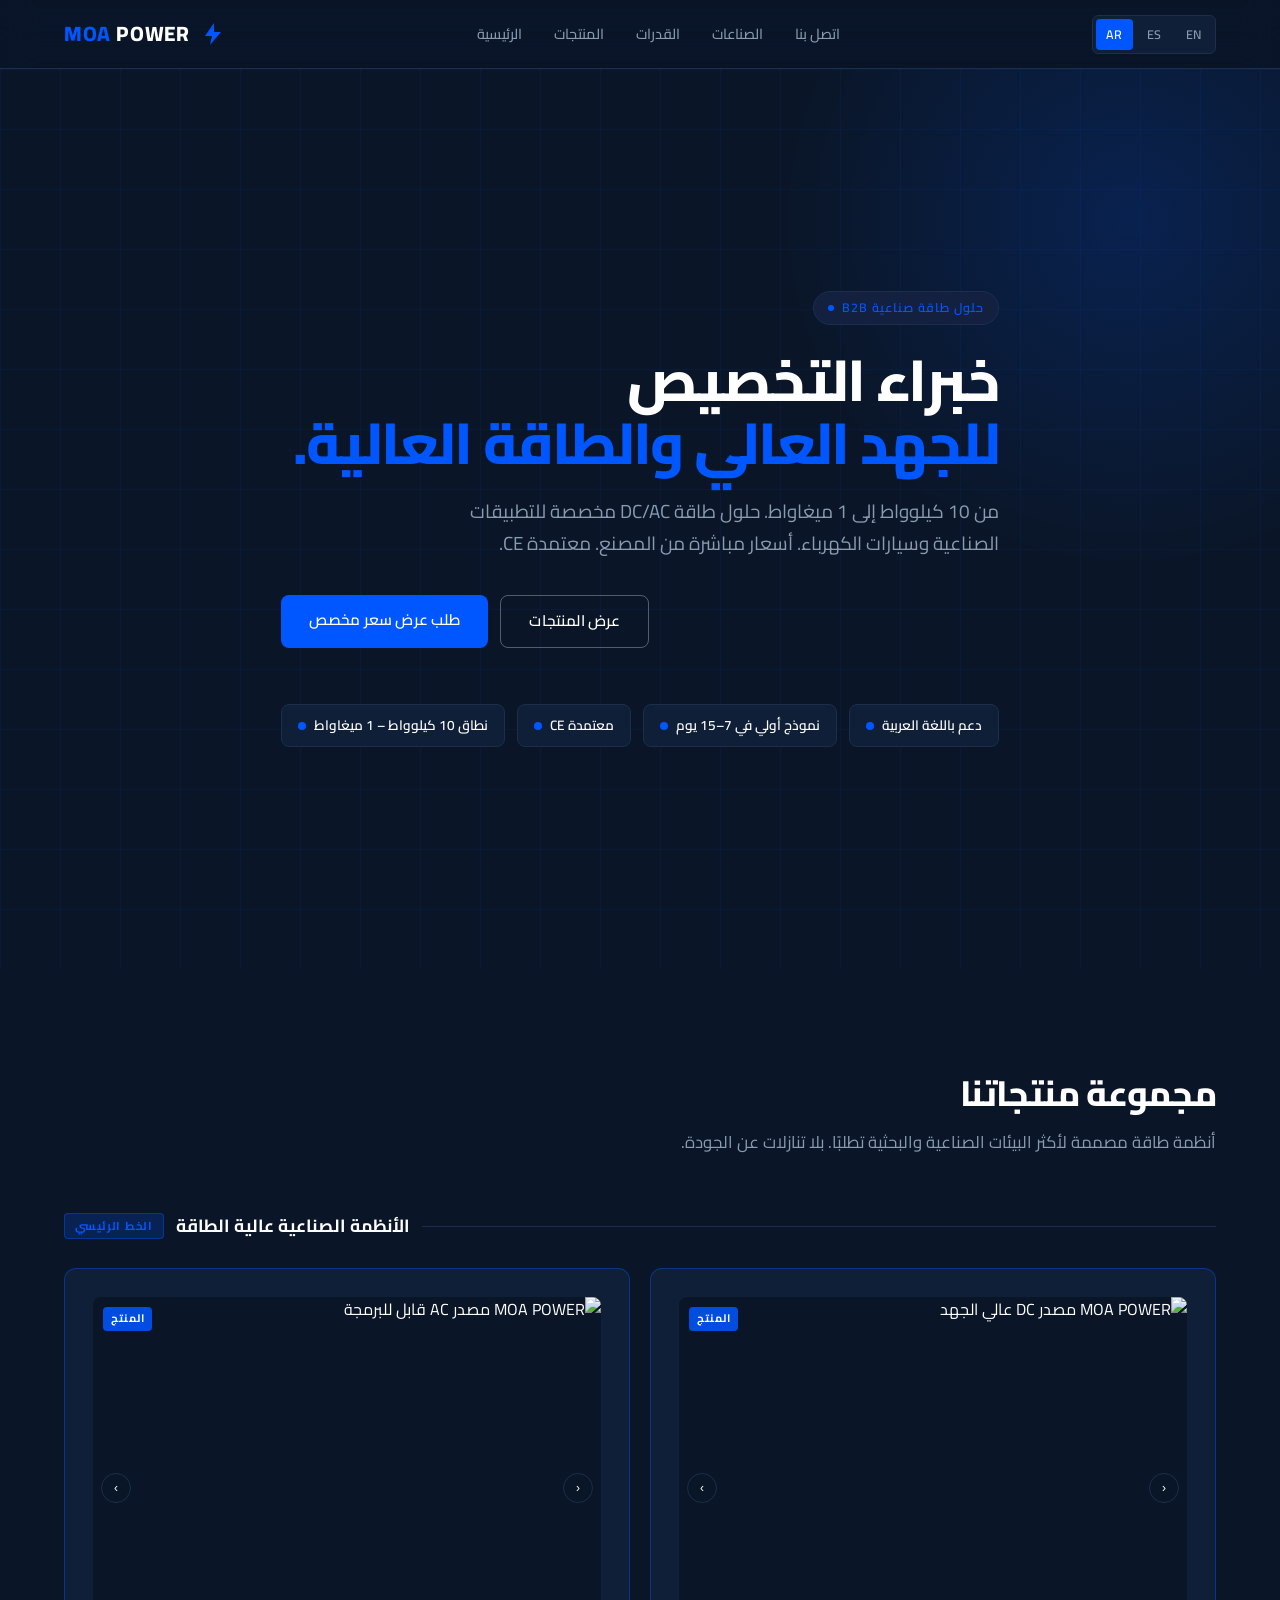
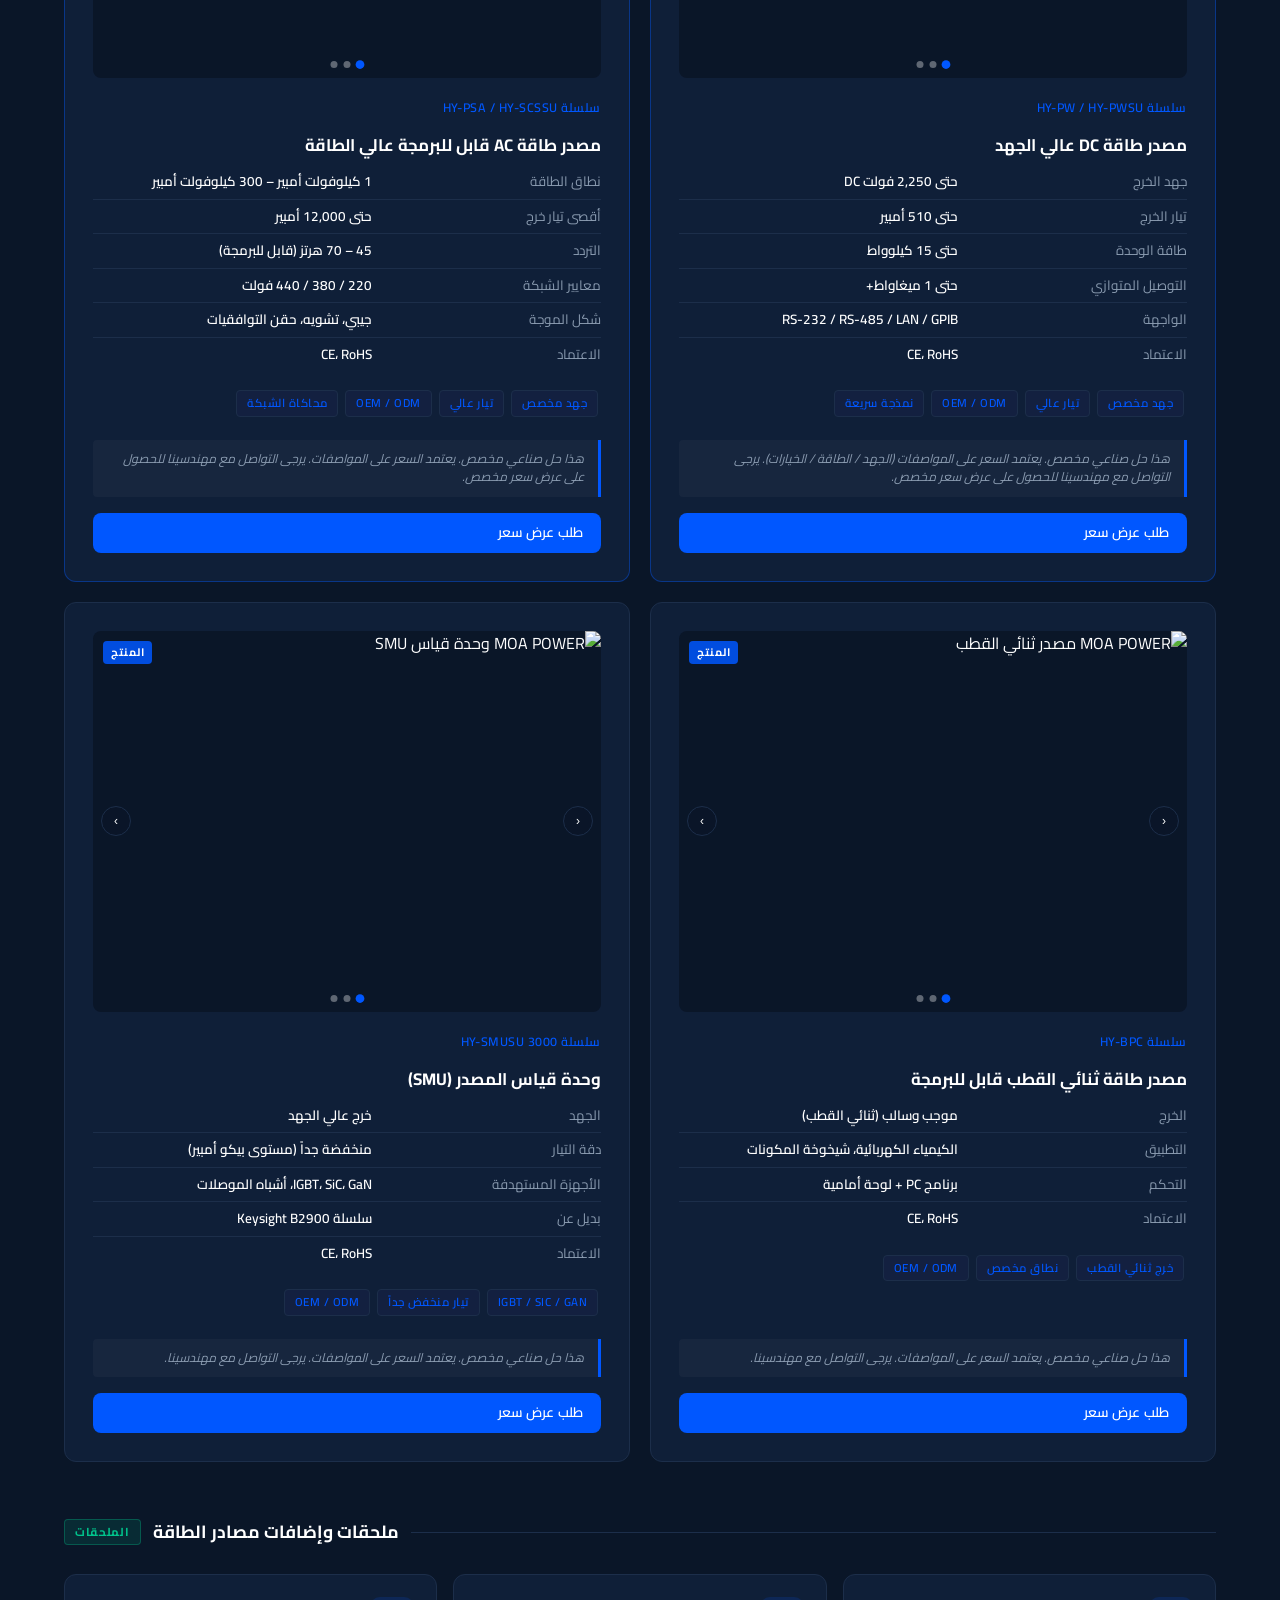
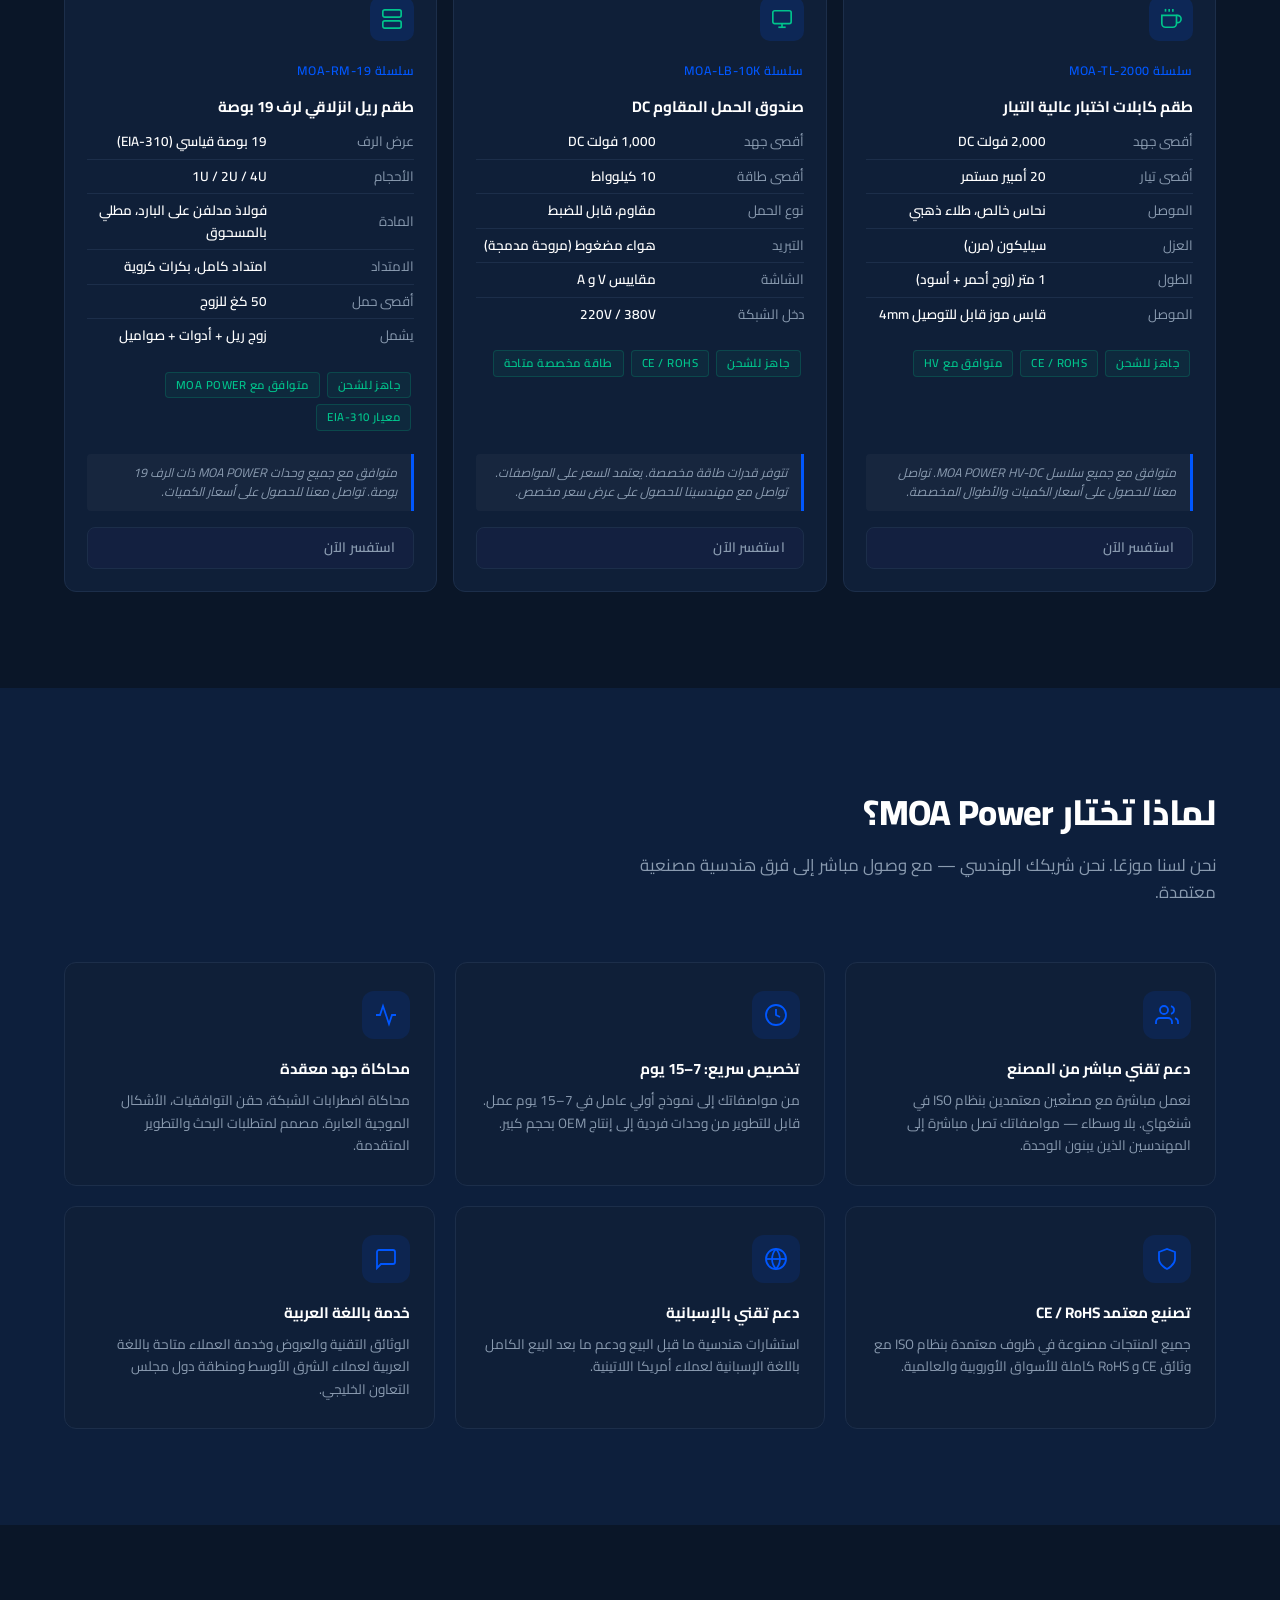
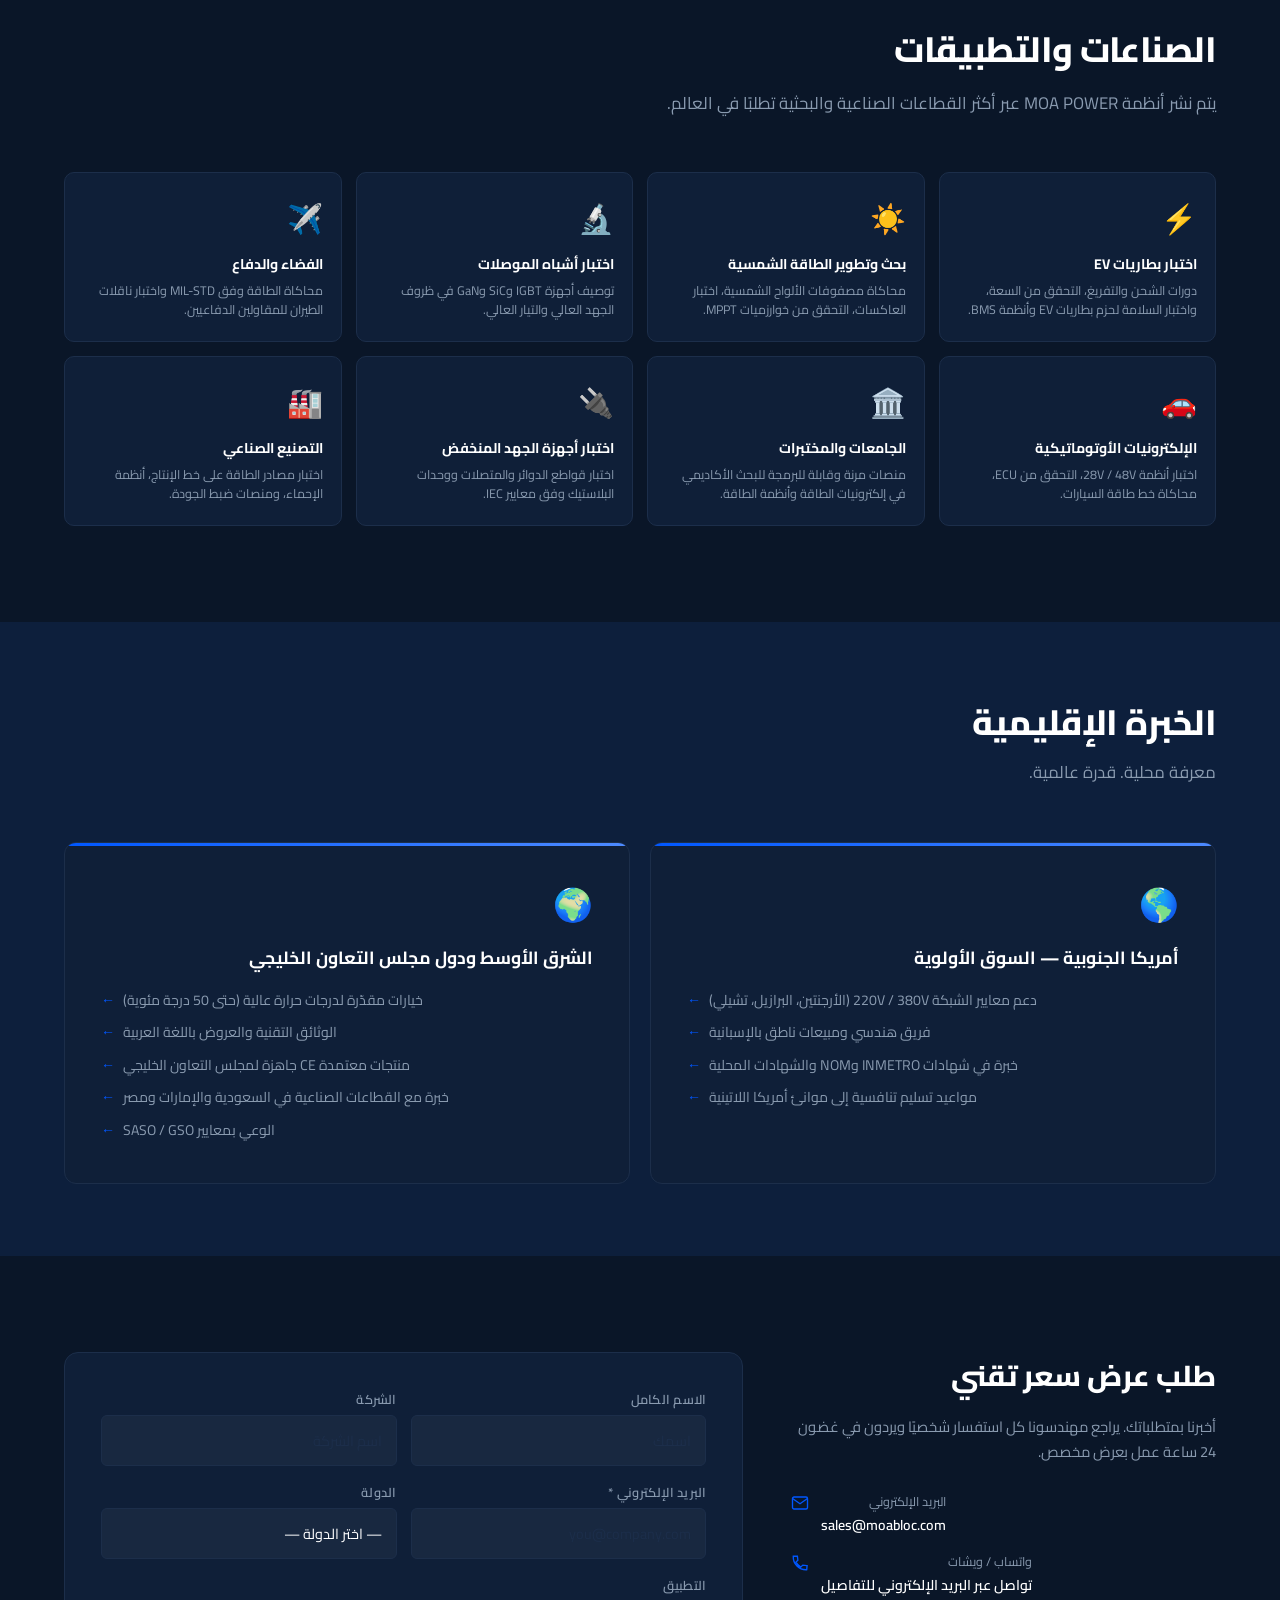
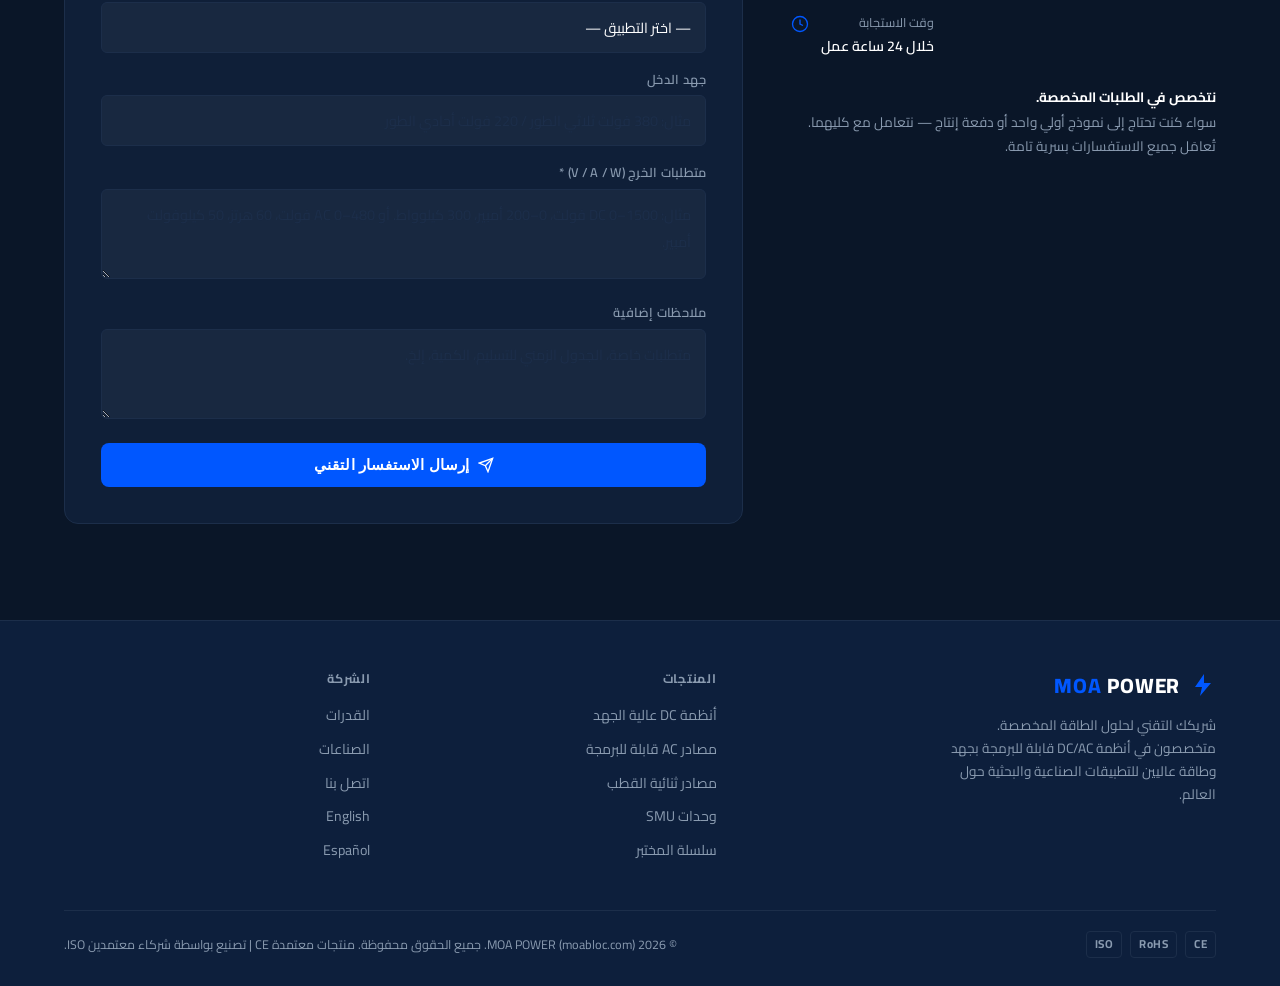
==== commit 6d7a8a46: "Update index.html Change AR version" ====
--- a/ar/index.html
+++ b/ar/index.html
@@ -266,78 +266,90 @@
 
     </div>
 
-    <!-- الخط الثانوي -->
+    <!-- الملحقات -->
     <div class="cat-label">
-      <span class="cat-badge secondary">الخط الثانوي</span>
-      <h3>سلسلة طاولة العمل والمختبر</h3>
+      <span class="cat-badge secondary">الملحقات</span>
+      <h3>ملحقات وإضافات مصادر الطاقة</h3>
       <div class="cat-line"></div>
     </div>
 
     <div class="product-grid-secondary">
 
+      <!-- كابلات الاختبار -->
       <div class="product-card secondary">
         <div class="prod-icon">
           <svg viewBox="0 0 24 24" fill="none" stroke="#00C48C" stroke-width="1.8" xmlns="http://www.w3.org/2000/svg">
-            <rect x="3" y="6" width="18" height="13" rx="2"/><line x1="8" y1="6" x2="8" y2="3"/><line x1="16" y1="6" x2="16" y2="3"/>
+            <path d="M18 8h1a4 4 0 0 1 0 8h-1"/><path d="M2 8h16v9a4 4 0 0 1-4 4H6a4 4 0 0 1-4-4V8z"/><line x1="6" y1="1" x2="6" y2="4"/><line x1="10" y1="1" x2="10" y2="4"/><line x1="14" y1="1" x2="14" y2="4"/>
           </svg>
         </div>
-        <div class="prod-series">سلسلة DC طاولة العمل</div>
-        <h4>مصدر DC قابل للبرمجة لطاولة العمل</h4>
+        <div class="prod-series">سلسلة MOA-TL-2000</div>
+        <h4>طقم كابلات اختبار عالية التيار</h4>
         <table class="spec-table">
-          <tr><td>الجهد</td><td>0 – 150 فولت DC</td></tr>
-          <tr><td>التيار</td><td>0 – 60 أمبير</td></tr>
-          <tr><td>الواجهة</td><td>USB / RS-232</td></tr>
+          <tr><td>أقصى جهد</td><td>2,000 فولت DC</td></tr>
+          <tr><td>أقصى تيار</td><td>20 أمبير مستمر</td></tr>
+          <tr><td>الموصل</td><td>نحاس خالص، طلاء ذهبي</td></tr>
+          <tr><td>العزل</td><td>سيليكون (مرن)</td></tr>
+          <tr><td>الطول</td><td>1 متر (زوج أحمر + أسود)</td></tr>
+          <tr><td>الموصل</td><td>قابس موز قابل للتوصيل 4mm</td></tr>
         </table>
         <div class="prod-tags">
           <span class="tag green">جاهز للشحن</span>
-          <span class="tag green">معتمد CE</span>
-          <span class="tag green">فعال من حيث التكلفة</span>
-        </div>
-        <div class="no-price-note">تواصل معنا للحصول على السعر والتوفر.</div>
+          <span class="tag green">CE / RoHS</span>
+          <span class="tag green">متوافق مع HV</span>
+        </div>
+        <div class="no-price-note">متوافق مع جميع سلاسل MOA POWER HV-DC. تواصل معنا للحصول على أسعار الكميات والأطوال المخصصة.</div>
         <a href="#contact" class="btn btn-ghost btn-sm">استفسر الآن</a>
       </div>
 
+      <!-- صندوق الحمل DC -->
       <div class="product-card secondary">
         <div class="prod-icon">
           <svg viewBox="0 0 24 24" fill="none" stroke="#00C48C" stroke-width="1.8" xmlns="http://www.w3.org/2000/svg">
-            <polyline points="22,12 18,12 15,21 9,3 6,12 2,12"/>
+            <rect x="2" y="3" width="20" height="14" rx="2"/><line x1="8" y1="21" x2="16" y2="21"/><line x1="12" y1="17" x2="12" y2="21"/>
           </svg>
         </div>
-        <div class="prod-series">سلسلة الحمل الإلكتروني</div>
-        <h4>حمل إلكتروني DC قابل للبرمجة</h4>
+        <div class="prod-series">سلسلة MOA-LB-10K</div>
+        <h4>صندوق الحمل المقاوم DC</h4>
         <table class="spec-table">
-          <tr><td>الأوضاع</td><td>CC / CV / CR / CP</td></tr>
-          <tr><td>التطبيق</td><td>اختبار مصادر الطاقة، تفريغ البطاريات</td></tr>
-          <tr><td>الواجهة</td><td>USB / RS-485</td></tr>
+          <tr><td>أقصى جهد</td><td>1,000 فولت DC</td></tr>
+          <tr><td>أقصى طاقة</td><td>10 كيلوواط</td></tr>
+          <tr><td>نوع الحمل</td><td>مقاوم، قابل للضبط</td></tr>
+          <tr><td>التبريد</td><td>هواء مضغوط (مروحة مدمجة)</td></tr>
+          <tr><td>الشاشة</td><td>مقاييس V و A</td></tr>
+          <tr><td>دخل الشبكة</td><td>220V / 380V</td></tr>
         </table>
         <div class="prod-tags">
           <span class="tag green">جاهز للشحن</span>
-          <span class="tag green">معتمد CE</span>
-          <span class="tag green">فعال من حيث التكلفة</span>
-        </div>
-        <div class="no-price-note">تواصل معنا للحصول على السعر والتوفر.</div>
+          <span class="tag green">CE / RoHS</span>
+          <span class="tag green">طاقة مخصصة متاحة</span>
+        </div>
+        <div class="no-price-note">تتوفر قدرات طاقة مخصصة. يعتمد السعر على المواصفات. تواصل مع مهندسينا للحصول على عرض سعر مخصص.</div>
         <a href="#contact" class="btn btn-ghost btn-sm">استفسر الآن</a>
       </div>
 
+      <!-- طقم تركيب الرف -->
       <div class="product-card secondary">
         <div class="prod-icon">
           <svg viewBox="0 0 24 24" fill="none" stroke="#00C48C" stroke-width="1.8" xmlns="http://www.w3.org/2000/svg">
-            <path d="M2 12 Q6 4 10 12 Q14 20 18 12 Q20 8 22 12"/>
+            <rect x="2" y="2" width="20" height="8" rx="2"/><rect x="2" y="14" width="20" height="8" rx="2"/><line x1="6" y1="6" x2="6.01" y2="6"/><line x1="6" y1="18" x2="6.01" y2="18"/>
           </svg>
         </div>
-        <div class="prod-series">سلسلة AC المختبر</div>
-        <h4>مصدر AC مدمج قابل للبرمجة</h4>
+        <div class="prod-series">سلسلة MOA-RM-19</div>
+        <h4>طقم ريل انزلاقي لرف 19 بوصة</h4>
         <table class="spec-table">
-          <tr><td>الطاقة</td><td>500 فولت أمبير – 3 كيلوفولت أمبير</td></tr>
-          <tr><td>التردد</td><td>45 – 500 هرتز</td></tr>
-          <tr><td>الخرج</td><td>أحادي الطور، 0–300 فولت AC</td></tr>
+          <tr><td>عرض الرف</td><td>19 بوصة قياسي (EIA-310)</td></tr>
+          <tr><td>الأحجام</td><td>1U / 2U / 4U</td></tr>
+          <tr><td>المادة</td><td>فولاذ مدلفن على البارد، مطلي بالمسحوق</td></tr>
+          <tr><td>الامتداد</td><td>امتداد كامل، بكرات كروية</td></tr>
+          <tr><td>أقصى حمل</td><td>50 كغ للزوج</td></tr>
+          <tr><td>يشمل</td><td>زوج ريل + أدوات + صواميل</td></tr>
         </table>
         <div class="prod-tags">
           <span class="tag green">جاهز للشحن</span>
-          <span class="tag green">معتمد CE</span>
-          <span class="tag green">فعال من حيث التكلفة</span>
-        </div>
-        <div class="no-price-note">تواصل معنا للحصول على السعر والتوفر.</div>
+          <span class="tag green">متوافق مع MOA POWER</span>
+          <span class="tag green">معيار EIA-310</span>
+        </div>
+        <div class="no-price-note">متوافق مع جميع وحدات MOA POWER ذات الرف 19 بوصة. تواصل معنا للحصول على أسعار الكميات.</div>
         <a href="#contact" class="btn btn-ghost btn-sm">استفسر الآن</a>
       </div>
 
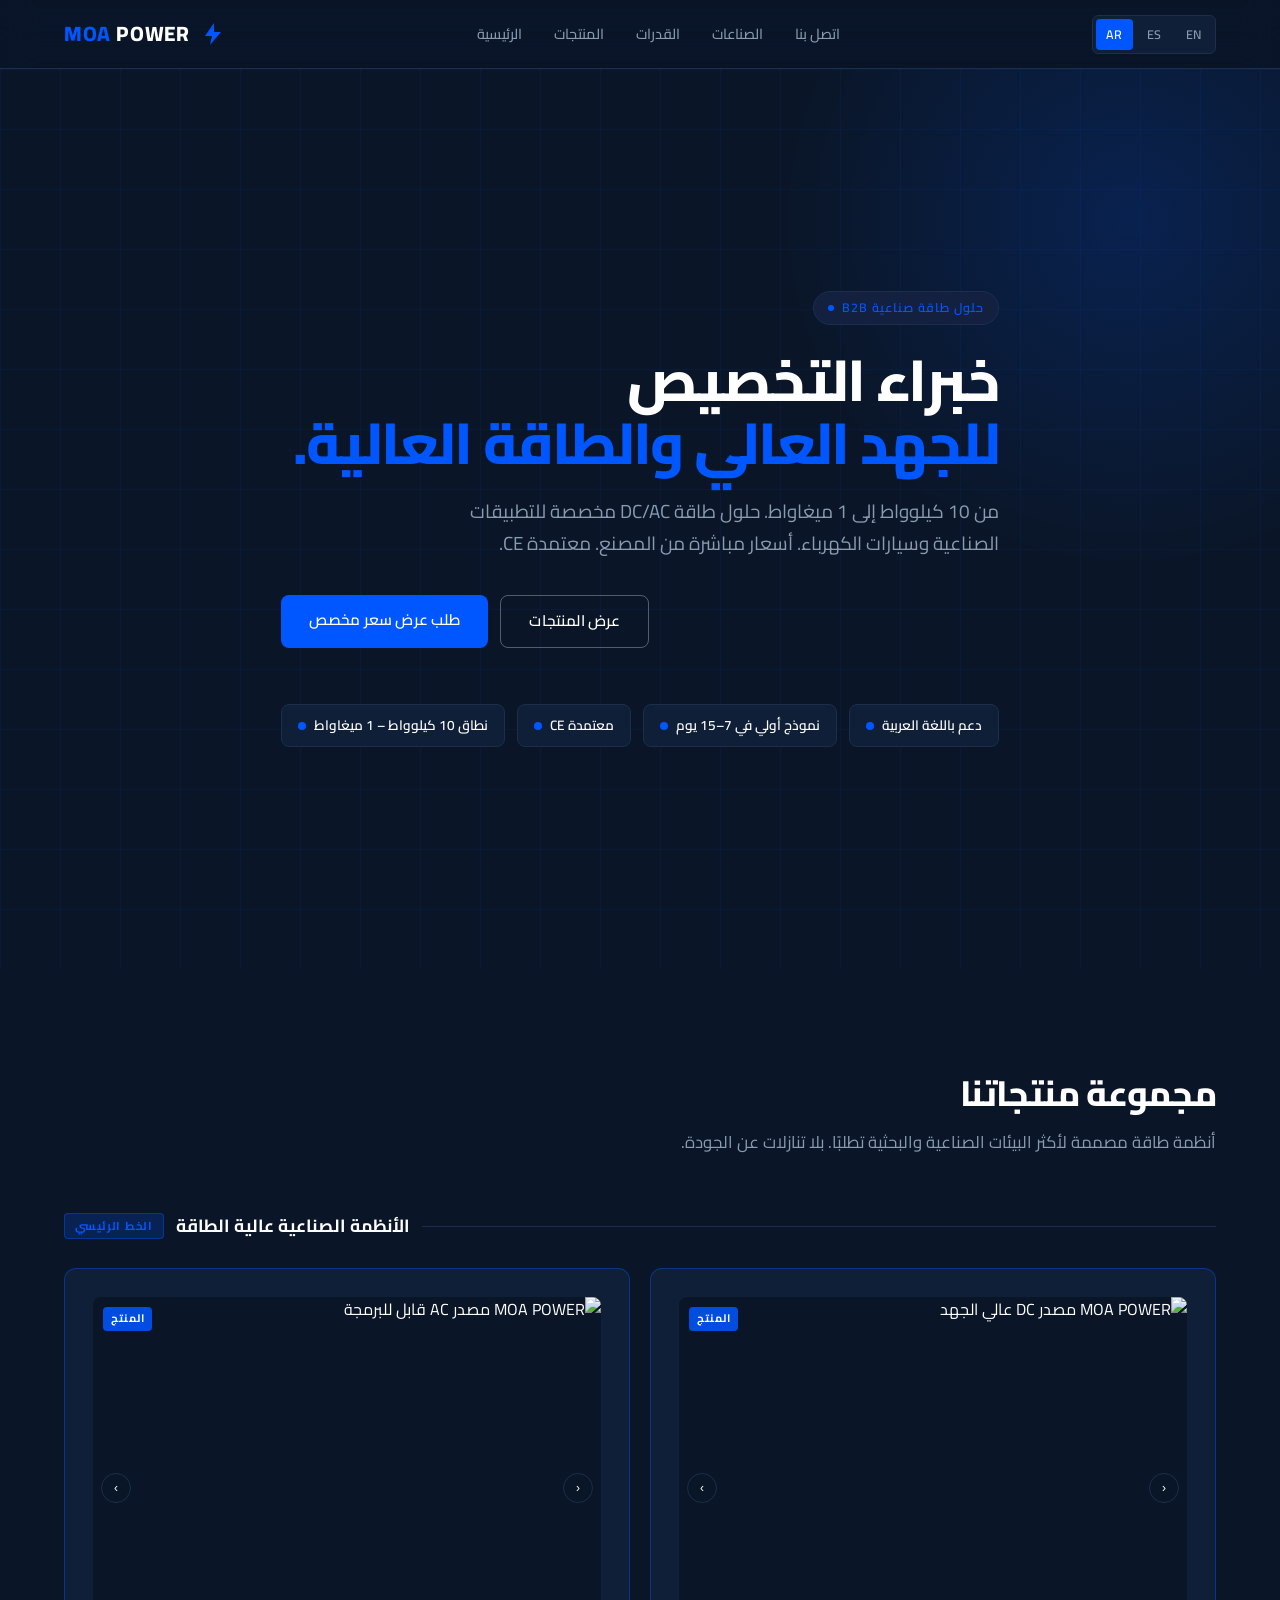
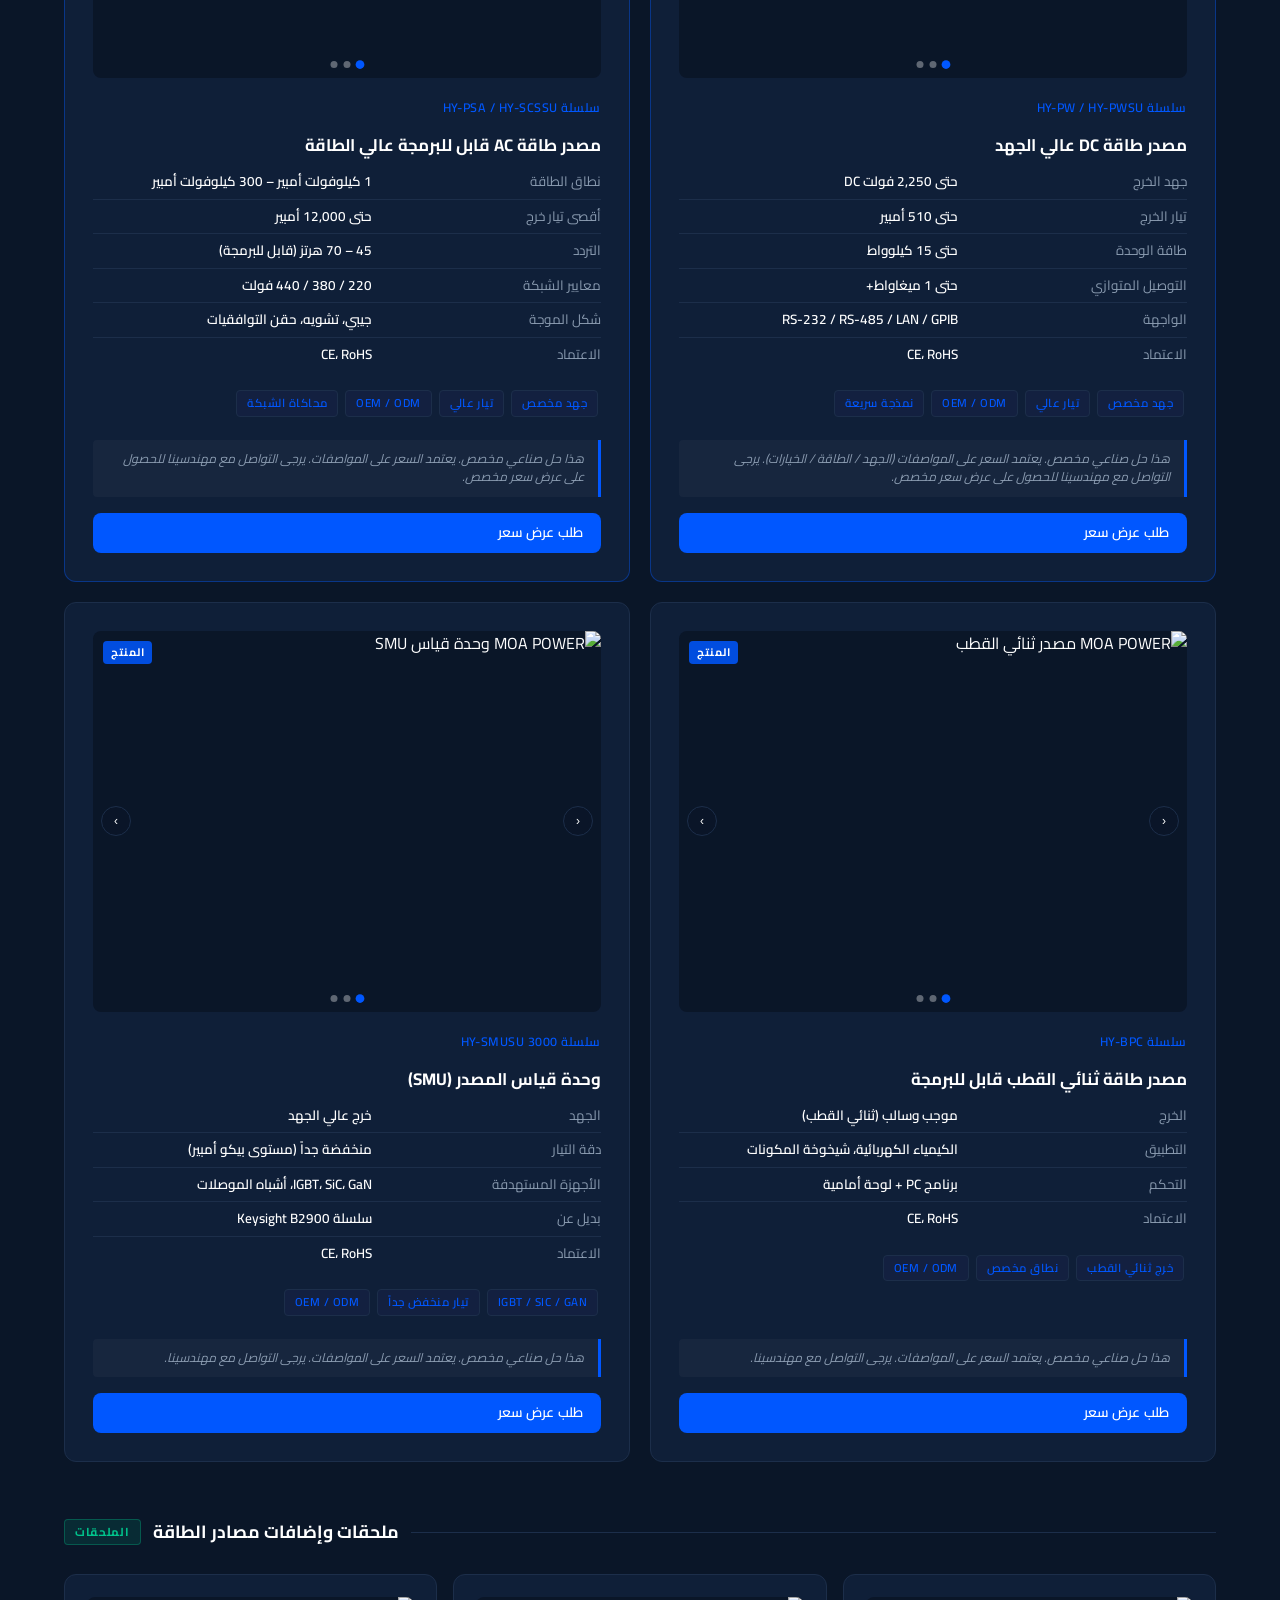
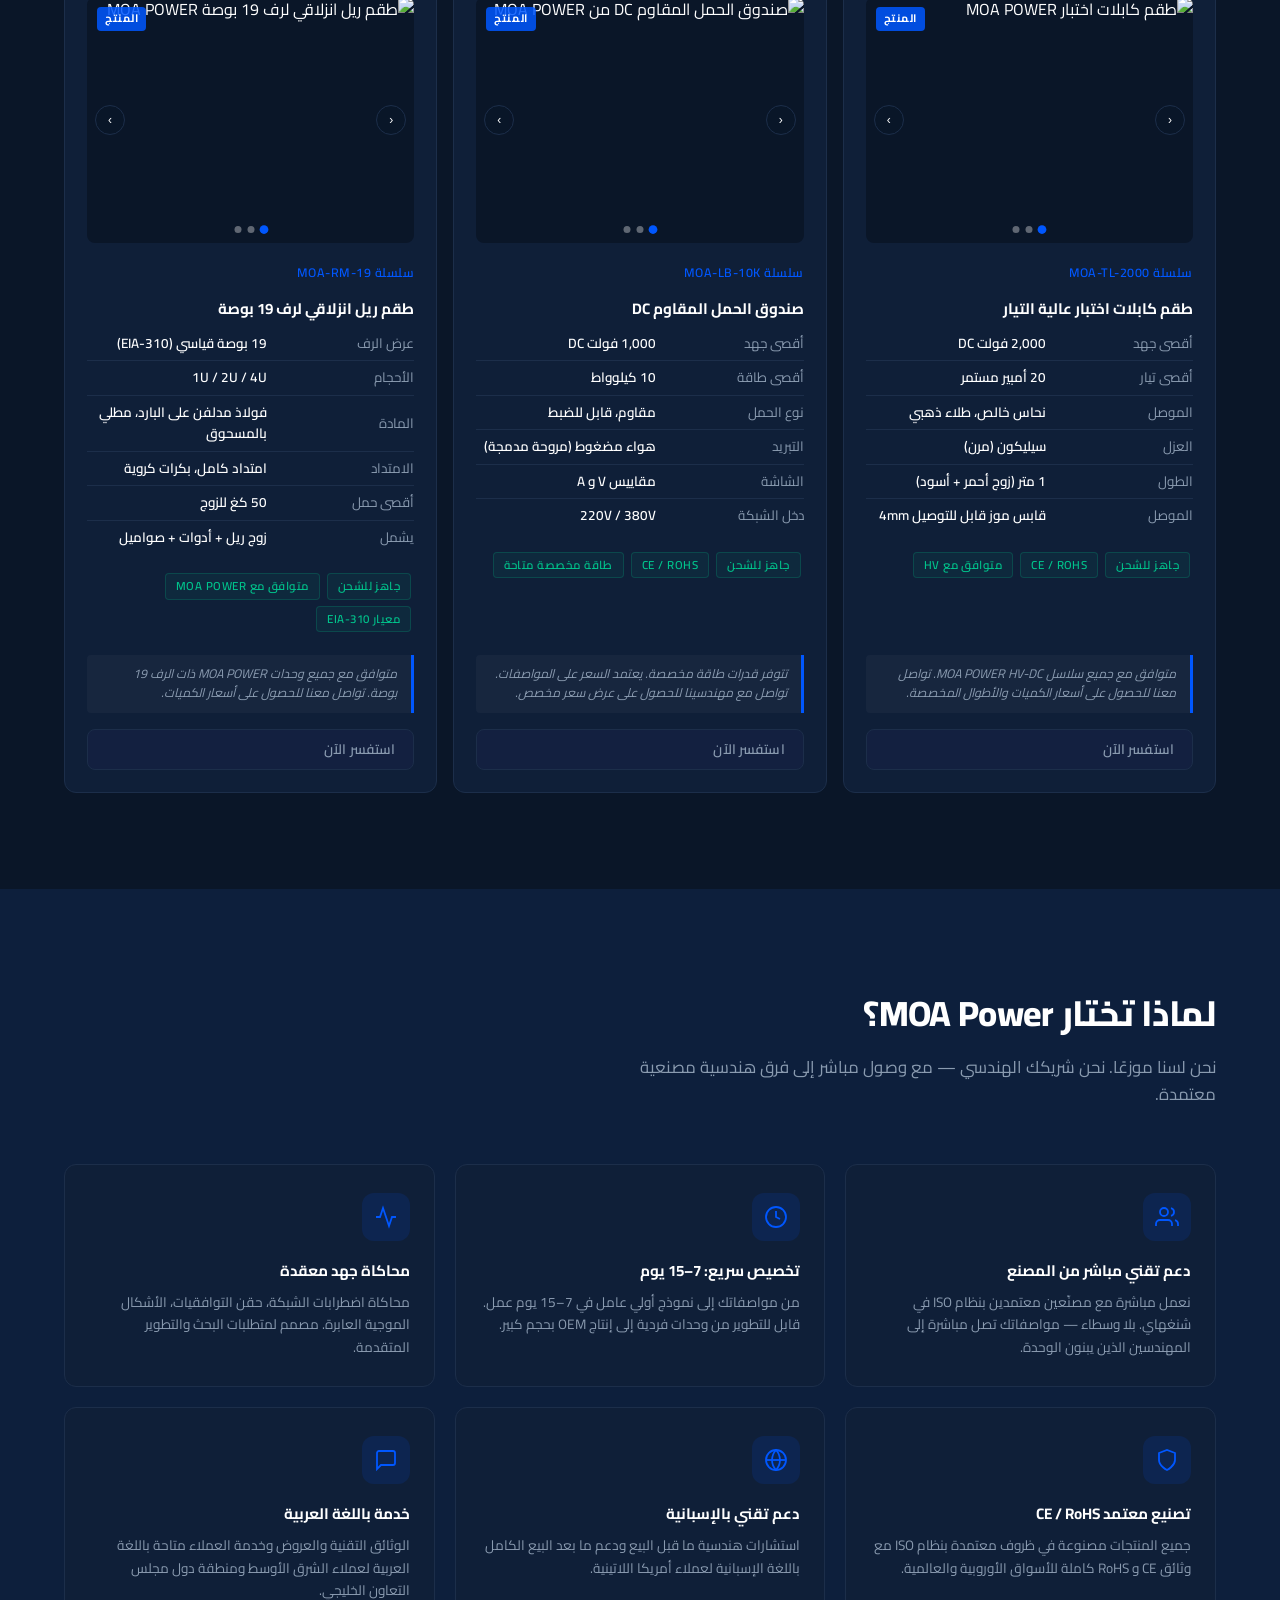
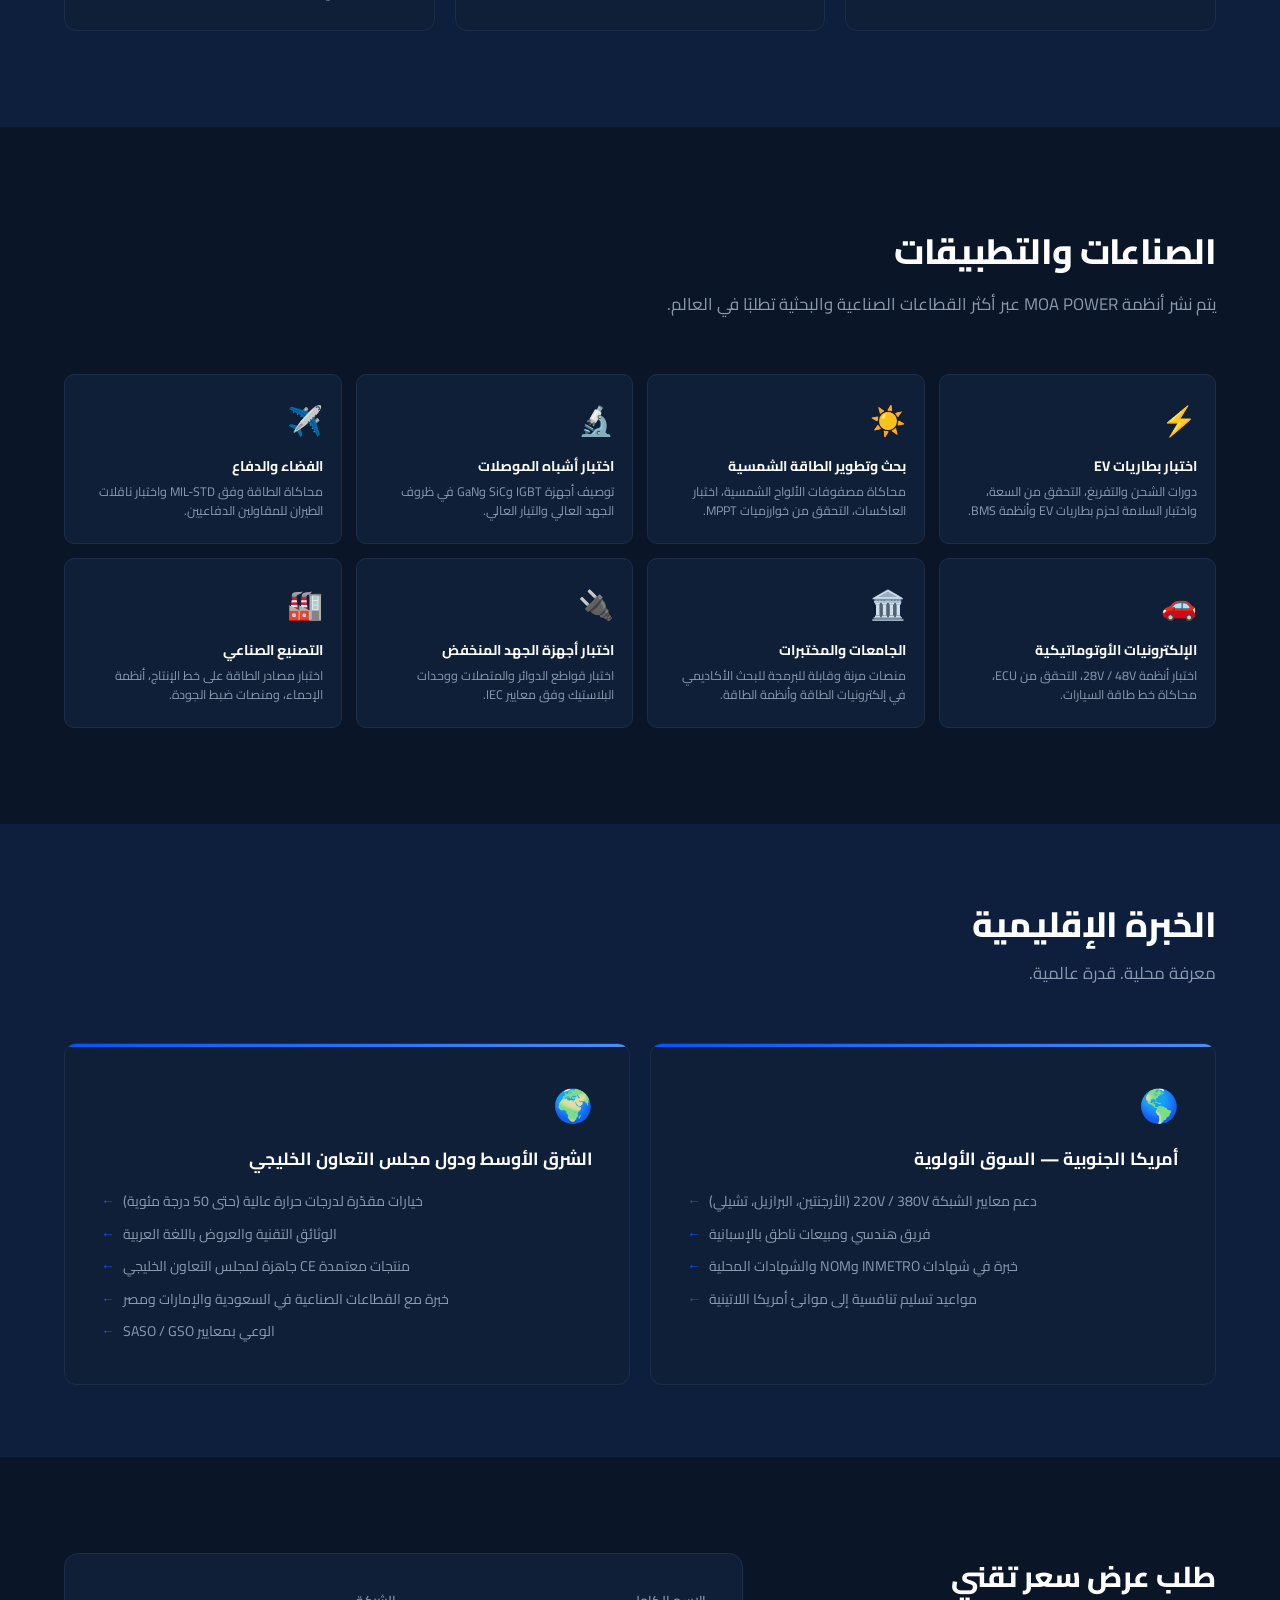
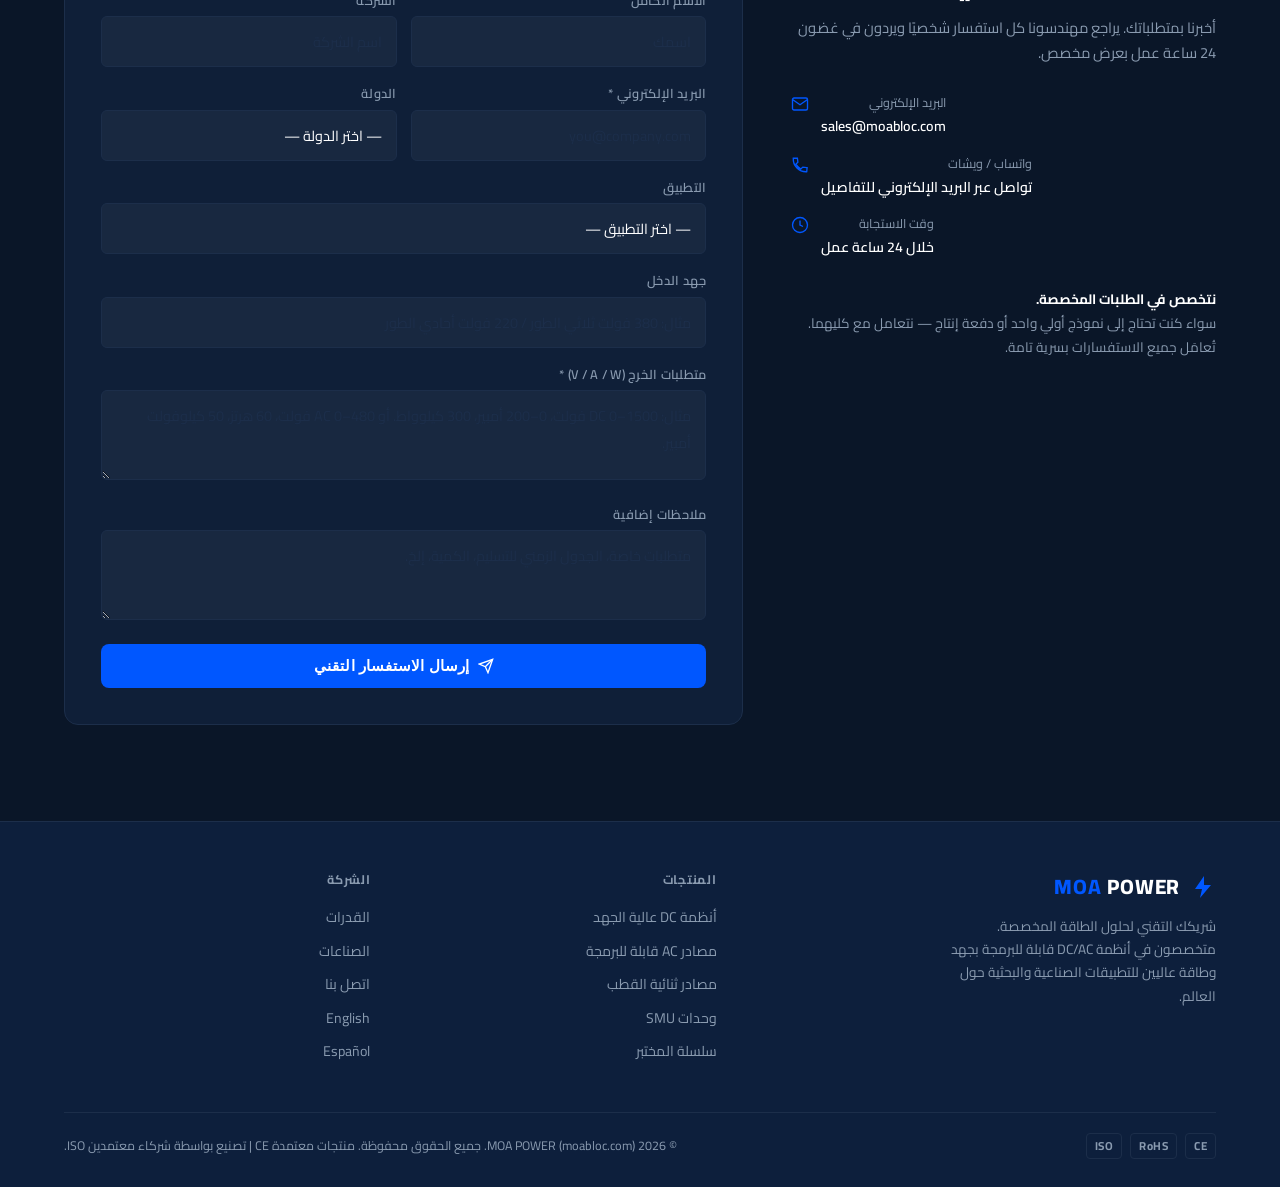
==== commit e5646b54: "Update index.html Revise AR version" ====
--- a/ar/index.html
+++ b/ar/index.html
@@ -277,10 +277,18 @@
 
       <!-- كابلات الاختبار -->
       <div class="product-card secondary">
-        <div class="prod-icon">
-          <svg viewBox="0 0 24 24" fill="none" stroke="#00C48C" stroke-width="1.8" xmlns="http://www.w3.org/2000/svg">
-            <path d="M18 8h1a4 4 0 0 1 0 8h-1"/><path d="M2 8h16v9a4 4 0 0 1-4 4H6a4 4 0 0 1-4-4V8z"/><line x1="6" y1="1" x2="6" y2="4"/><line x1="10" y1="1" x2="10" y2="4"/><line x1="14" y1="1" x2="14" y2="4"/>
-          </svg>
+        <div class="prod-gallery" data-labels="المنتج|في الاستخدام|التفاصيل">
+          <img src="https://sc02.alicdn.com/kf/Ad92bacddfaad4455886737ec1644c439U.png" alt="طقم كابلات اختبار MOA POWER" class="active" />
+          <img src="https://sc02.alicdn.com/kf/Afe560f4f55a342ba84af1d172a9761a0O.png" alt="الكابلات متصلة بمصدر طاقة" />
+          <img src="https://sc02.alicdn.com/kf/A8c5763cc3ab7405fb578036ba7bbd03bV.png" alt="تفاصيل قابس الموز 4mm" />
+          <span class="gallery-label">المنتج</span>
+          <button class="gallery-arrow prev" aria-label="السابق">&#8250;</button>
+          <button class="gallery-arrow next" aria-label="التالي">&#8249;</button>
+          <div class="gallery-dots">
+            <button class="gallery-dot" aria-label="صورة 1"></button>
+            <button class="gallery-dot" aria-label="صورة 2"></button>
+            <button class="gallery-dot" aria-label="صورة 3"></button>
+          </div>
         </div>
         <div class="prod-series">سلسلة MOA-TL-2000</div>
         <h4>طقم كابلات اختبار عالية التيار</h4>
@@ -303,10 +311,18 @@
 
       <!-- صندوق الحمل DC -->
       <div class="product-card secondary">
-        <div class="prod-icon">
-          <svg viewBox="0 0 24 24" fill="none" stroke="#00C48C" stroke-width="1.8" xmlns="http://www.w3.org/2000/svg">
-            <rect x="2" y="3" width="20" height="14" rx="2"/><line x1="8" y1="21" x2="16" y2="21"/><line x1="12" y1="17" x2="12" y2="21"/>
-          </svg>
+        <div class="prod-gallery" data-labels="المنتج|في الاستخدام|التفاصيل">
+          <img src="https://sc02.alicdn.com/kf/A940a2ba91e5448d5980e537edde957481.png" alt="صندوق الحمل المقاوم DC من MOA POWER" class="active" />
+          <img src="https://sc02.alicdn.com/kf/A17d2e36dda7c4197b78f1cc3feab2fd4h.png" alt="صندوق الحمل متصل بمصدر طاقة في المختبر" />
+          <img src="https://sc02.alicdn.com/kf/Abd571e59b34842d2ba80eac7f7d9adc08.png" alt="اللوحة الأمامية مع مقاييس وعناصر تحكم" />
+          <span class="gallery-label">المنتج</span>
+          <button class="gallery-arrow prev" aria-label="السابق">&#8250;</button>
+          <button class="gallery-arrow next" aria-label="التالي">&#8249;</button>
+          <div class="gallery-dots">
+            <button class="gallery-dot" aria-label="صورة 1"></button>
+            <button class="gallery-dot" aria-label="صورة 2"></button>
+            <button class="gallery-dot" aria-label="صورة 3"></button>
+          </div>
         </div>
         <div class="prod-series">سلسلة MOA-LB-10K</div>
         <h4>صندوق الحمل المقاوم DC</h4>
@@ -329,10 +345,18 @@
 
       <!-- طقم تركيب الرف -->
       <div class="product-card secondary">
-        <div class="prod-icon">
-          <svg viewBox="0 0 24 24" fill="none" stroke="#00C48C" stroke-width="1.8" xmlns="http://www.w3.org/2000/svg">
-            <rect x="2" y="2" width="20" height="8" rx="2"/><rect x="2" y="14" width="20" height="8" rx="2"/><line x1="6" y1="6" x2="6.01" y2="6"/><line x1="6" y1="18" x2="6.01" y2="18"/>
-          </svg>
+        <div class="prod-gallery" data-labels="المنتج|في الاستخدام|التفاصيل">
+          <img src="https://sc02.alicdn.com/kf/A74220c8b47b44160946b2e969c7ca973f.png" alt="طقم ريل انزلاقي لرف 19 بوصة MOA POWER" class="active" />
+          <img src="https://sc02.alicdn.com/kf/A1b91203809364ef0879743a21f5804e7X.png" alt="ريل مثبت في خزانة المعدات" />
+          <img src="https://sc02.alicdn.com/kf/A63efd8a6e9034a678255cf1eccc0feffl.png" alt="تفاصيل آلية البكرات الكروية" />
+          <span class="gallery-label">المنتج</span>
+          <button class="gallery-arrow prev" aria-label="السابق">&#8250;</button>
+          <button class="gallery-arrow next" aria-label="التالي">&#8249;</button>
+          <div class="gallery-dots">
+            <button class="gallery-dot" aria-label="صورة 1"></button>
+            <button class="gallery-dot" aria-label="صورة 2"></button>
+            <button class="gallery-dot" aria-label="صورة 3"></button>
+          </div>
         </div>
         <div class="prod-series">سلسلة MOA-RM-19</div>
         <h4>طقم ريل انزلاقي لرف 19 بوصة</h4>
